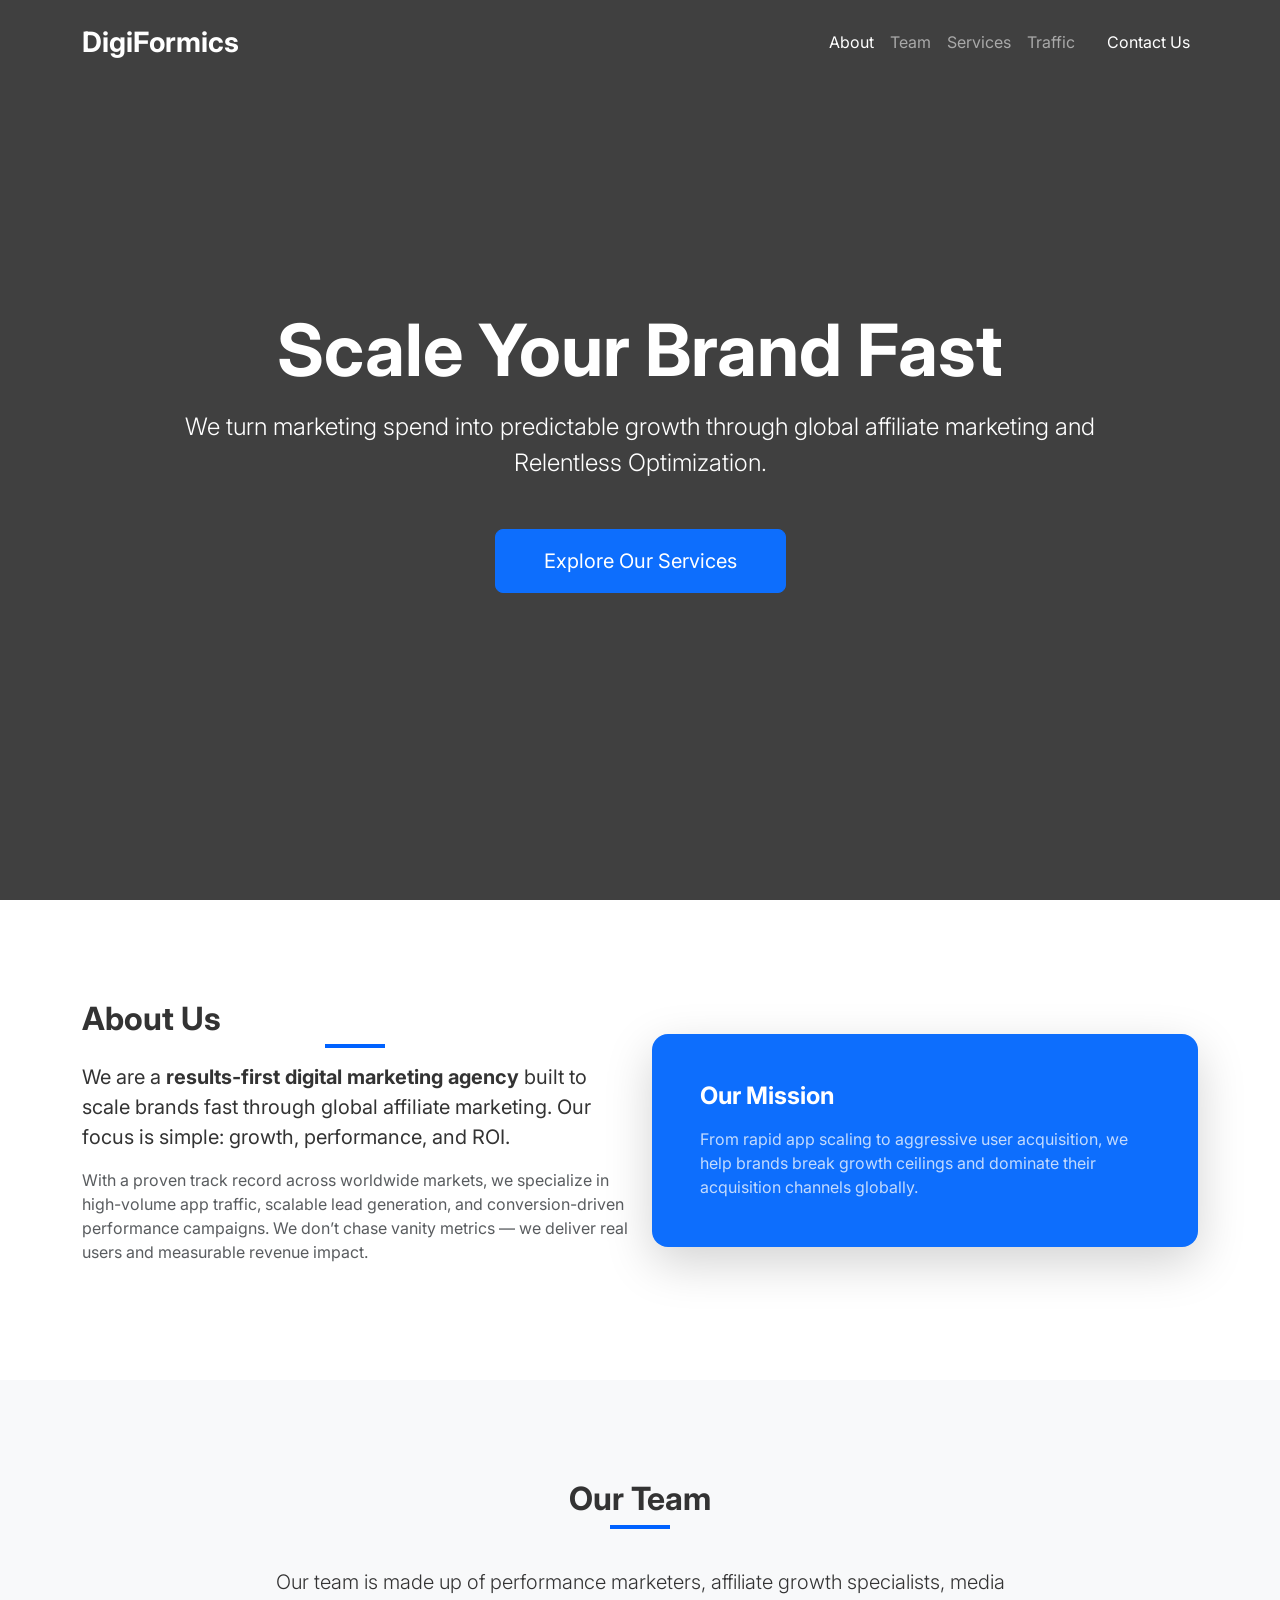
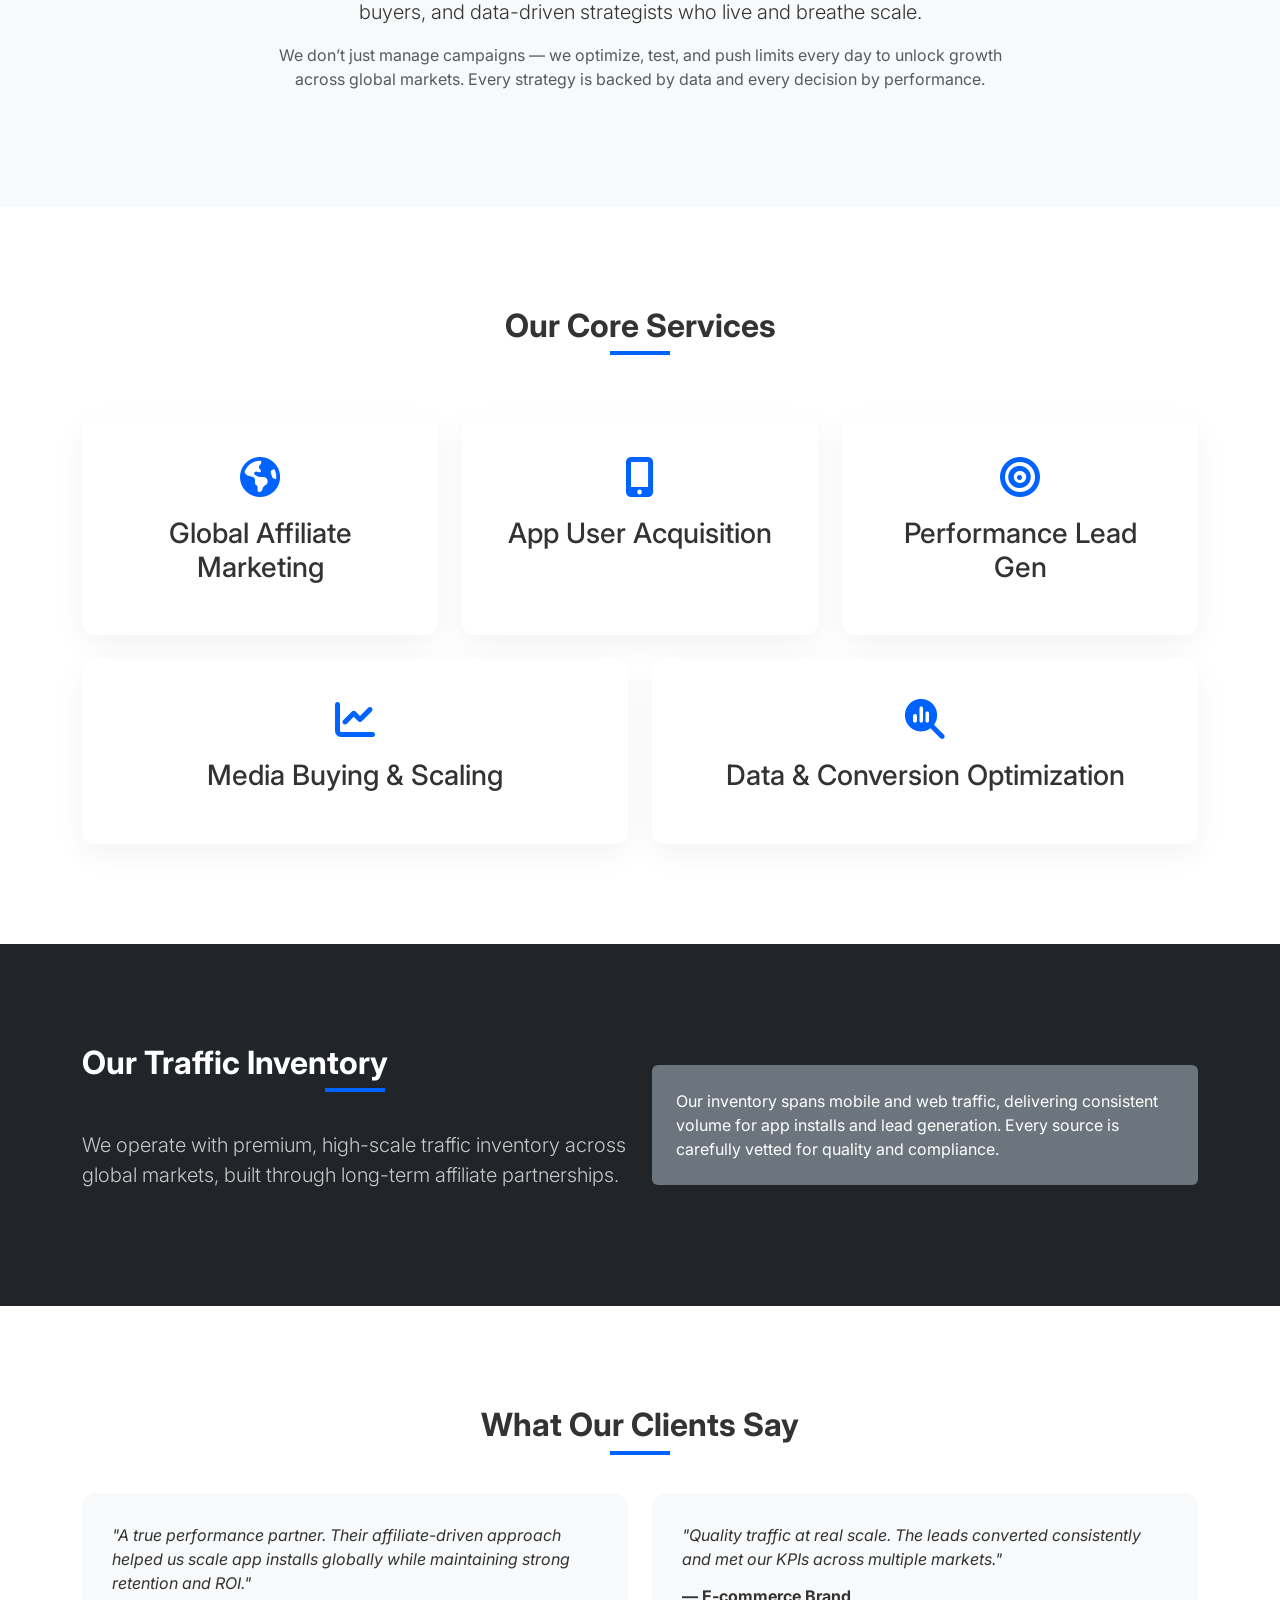
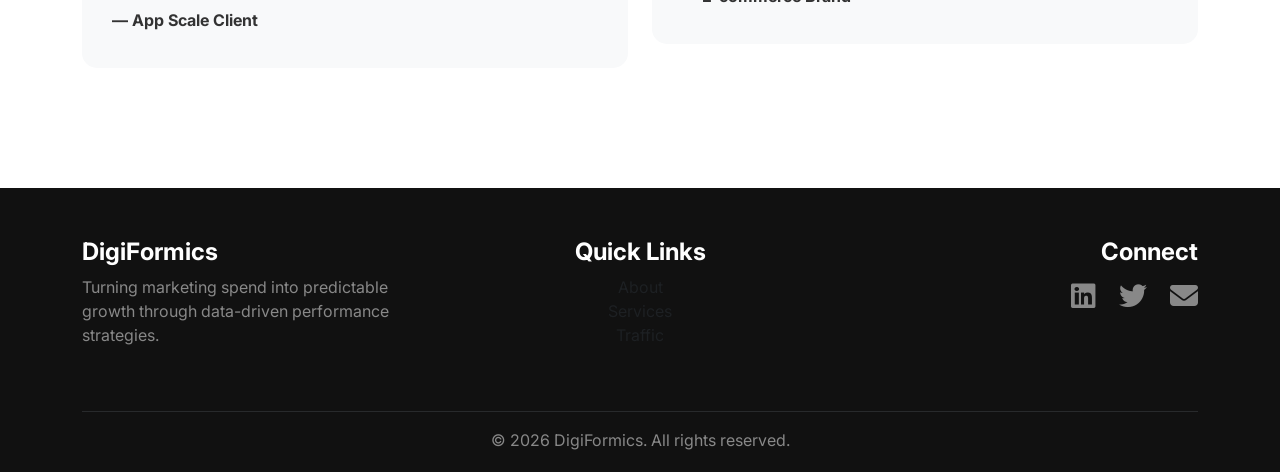
==== index.html @ 3598c966 "intial commit" ====
<!DOCTYPE html>
<html lang="en">
<head>
    <meta charset="UTF-8">
    <meta name="viewport" content="width=device-width, initial-scale=1.0">
    
    <title>DigiFormics | Global Affiliate Marketing & App User Acquisition</title>
    <meta name="description" content="DigiFormics is a results-first digital marketing agency specializing in global affiliate marketing, high-volume app traffic, and scalable lead generation.">
    <meta name="keywords" content="Affiliate Marketing, App User Acquisition, Performance Marketing, Lead Generation, Media Buying, DigiFormics">
    <meta name="author" content="DigiFormics">
    <link rel="canonical" href="https://www.digiformics.com/">

    <meta property="og:title" content="DigiFormics | Performance Marketing Agency">
    <meta property="og:description" content="Scale your brand fast through global affiliate marketing and conversion-driven campaigns.">
    <meta property="og:type" content="website">
    <meta property="og:url" content="https://www.digiformics.com/">

    <link href="https://fonts.googleapis.com/css2?family=Inter:wght@400;600;700&display=swap" rel="stylesheet">
    <link rel="stylesheet" href="https://cdnjs.cloudflare.com/ajax/libs/font-awesome/6.4.0/css/all.min.css">
    
    <link href="https://cdn.jsdelivr.net/npm/bootstrap@5.3.0/dist/css/bootstrap.min.css" rel="stylesheet">

    <style>
        :root {
            --primary-color: #0062ff;
            --dark-bg: #111111;
            --light-gray: #f8f9fa;
        }

        body {
            font-family: 'Inter', sans-serif;
            color: #333;
            overflow-x: hidden;
        }

        /* Smooth Scroll */
        html { scroll-behavior: smooth; }

        /* Navigation */
        .navbar {
            padding: 1rem 0;
            transition: all 0.3s ease;
        }
        .navbar.scrolled {
            background: rgba(0, 0, 0, 0.9) !important;
            padding: 0.6rem 0;
        }

        /* Hero Section */
        .hero {
            background: linear-gradient(rgba(0,0,0,0.75), rgba(0,0,0,0.75)), 
                        url('https://images.unsplash.com/photo-1460925895917-afdab827c52f?auto=format&fit=crop&w=1350&q=80');
            background-size: cover;
            background-position: center;
            height: 100vh;
            display: flex;
            align-items: center;
            color: white;
            text-align: center;
        }

        /* Section Styling */
        section { padding: 100px 0; }
        .section-title {
            font-weight: 700;
            margin-bottom: 3rem;
            position: relative;
        }
        .section-title::after {
            content: '';
            width: 60px;
            height: 4px;
            background: var(--primary-color);
            position: absolute;
            bottom: -10px;
            left: 50%;
            transform: translateX(-50%);
        }

        /* Service Cards */
        .service-box {
            padding: 40px;
            border-radius: 12px;
            background: #fff;
            box-shadow: 0 10px 30px rgba(0,0,0,0.05);
            transition: 0.3s;
            height: 100%;
            border-bottom: 3px solid transparent;
        }
        .service-box:hover {
            transform: translateY(-10px);
            border-color: var(--primary-color);
        }
        .service-box i {
            color: var(--primary-color);
            font-size: 2.5rem;
            margin-bottom: 20px;
        }

        /* Testimonials */
        .testimonial-card {
            background: var(--light-gray);
            border-radius: 15px;
            padding: 30px;
            margin-bottom: 20px;
        }

        /* Footer */
        footer {
            background: var(--dark-bg);
            color: #888;
            padding: 50px 0 20px;
        }

        /* Mobile Adjustments */
        @media (max-width: 768px) {
            .hero h1 { font-size: 2.5rem; }
            section { padding: 60px 0; }
        }
    </style>

    <script type="application/ld+json">
    {
      "@context": "https://schema.org",
      "@type": "Organization",
      "name": "DigiFormics",
      "url": "https://www.digiformics.com/",
      "logo": "URL_TO_YOUR_LOGO",
      "description": "A results-first digital marketing agency built to scale brands fast through global affiliate marketing.",
      "address": {
        "@type": "PostalAddress",
        "addressCountry": "Global"
      }
    }
    </script>
</head>
<body data-bs-spy="scroll" data-bs-target=".navbar">

    <nav class="navbar navbar-expand-lg navbar-dark bg-transparent fixed-top" id="mainNav">
        <div class="container">
            <a class="navbar-brand fw-bold fs-3" href="#">DigiFormics</a>
            <button class="navbar-toggler" type="button" data-bs-toggle="collapse" data-bs-target="#navContent">
                <span class="navbar-toggler-icon"></span>
            </button>
            <div class="collapse navbar-collapse" id="navContent">
                <ul class="navbar-nav ms-auto">
                    <li class="nav-item"><a class="nav-link" href="#about">About</a></li>
                    <li class="nav-item"><a class="nav-link" href="#team">Team</a></li>
                    <li class="nav-item"><a class="nav-link" href="#services">Services</a></li>
                    <li class="nav-item"><a class="nav-link" href="#traffic">Traffic</a></li>
                    <li class="nav-item"><a class="nav-link ms-lg-3 btn btn-primary text-white" href="#contact">Contact Us</a></li>
                </ul>
            </div>
        </div>
    </nav>

    <header class="hero">
        <div class="container">
            <div class="row justify-content-center">
                <div class="col-lg-10">
                    <h1 class="display-2 fw-bold mb-3">Scale Your Brand Fast</h1>
                    <p class="lead mb-5 fs-4">We turn marketing spend into predictable growth through global affiliate marketing and Relentless Optimization.</p>
                    <a href="#services" class="btn btn-primary btn-lg px-5 py-3">Explore Our Services</a>
                </div>
            </div>
        </div>
    </header>

    <section id="about">
        <div class="container">
            <div class="row align-items-center">
                <div class="col-lg-6">
                    <h2 class="section-title text-start mb-4">About Us</h2>
                    <p class="fs-5">We are a <strong>results-first digital marketing agency</strong> built to scale brands fast through global affiliate marketing. Our focus is simple: growth, performance, and ROI.</p>
                    <p class="text-muted">With a proven track record across worldwide markets, we specialize in high-volume app traffic, scalable lead generation, and conversion-driven performance campaigns. We don’t chase vanity metrics — we deliver real users and measurable revenue impact.</p>
                </div>
                <div class="col-lg-6">
                    <div class="bg-primary text-white p-5 rounded-4 shadow-lg">
                        <h4 class="fw-bold mb-3">Our Mission</h4>
                        <p class="mb-0 opacity-75">From rapid app scaling to aggressive user acquisition, we help brands break growth ceilings and dominate their acquisition channels globally.</p>
                    </div>
                </div>
            </div>
        </div>
    </section>

    <section id="team" class="bg-light">
        <div class="container text-center">
            <h2 class="section-title">Our Team</h2>
            <div class="row justify-content-center">
                <div class="col-lg-8">
                    <p class="lead">Our team is made up of performance marketers, affiliate growth specialists, media buyers, and data-driven strategists who live and breathe scale.</p>
                    <p class="text-muted">We don’t just manage campaigns — we optimize, test, and push limits every day to unlock growth across global markets. Every strategy is backed by data and every decision by performance.</p>
                </div>
            </div>
        </div>
    </section>

    <section id="services">
        <div class="container text-center">
            <h2 class="section-title">Our Core Services</h2>
            <div class="row g-4 mt-2">
                <div class="col-md-4">
                    <div class="service-box">
                        <i class="fa-solid fa-earth-americas"></i>
                        <h3>Global Affiliate Marketing</h3>
                    </div>
                </div>
                <div class="col-md-4">
                    <div class="service-box">
                        <i class="fa-solid fa-mobile-screen-button"></i>
                        <h3>App User Acquisition</h3>
                    </div>
                </div>
                <div class="col-md-4">
                    <div class="service-box">
                        <i class="fa-solid fa-bullseye"></i>
                        <h3>Performance Lead Gen</h3>
                    </div>
                </div>
                <div class="col-md-6">
                    <div class="service-box">
                        <i class="fa-solid fa-chart-line"></i>
                        <h3>Media Buying & Scaling</h3>
                    </div>
                </div>
                <div class="col-md-6">
                    <div class="service-box">
                        <i class="fa-solid fa-magnifying-glass-chart"></i>
                        <h3>Data & Conversion Optimization</h3>
                    </div>
                </div>
            </div>
        </div>
    </section>

    <section id="traffic" class="bg-dark text-white">
        <div class="container">
            <div class="row align-items-center">
                <div class="col-lg-6">
                    <h2 class="section-title text-start text-white">Our Traffic Inventory</h2>
                    <p class="lead opacity-75">We operate with premium, high-scale traffic inventory across global markets, built through long-term affiliate partnerships.</p>
                </div>
                <div class="col-lg-6">
                    <div class="card bg-secondary text-white border-0 p-4">
                        <p class="mb-0">Our inventory spans mobile and web traffic, delivering consistent volume for app installs and lead generation. Every source is carefully vetted for quality and compliance.</p>
                    </div>
                </div>
            </div>
        </div>
    </section>

    <section id="clients">
        <div class="container">
            <h2 class="section-title text-center">What Our Clients Say</h2>
            <div class="row g-4">
                <div class="col-md-6">
                    <div class="testimonial-card">
                        <p class="fst-italic">"A true performance partner. Their affiliate-driven approach helped us scale app installs globally while maintaining strong retention and ROI."</p>
                        <h6 class="fw-bold">— App Scale Client</h6>
                    </div>
                </div>
                <div class="col-md-6">
                    <div class="testimonial-card">
                        <p class="fst-italic">"Quality traffic at real scale. The leads converted consistently and met our KPIs across multiple markets."</p>
                        <h6 class="fw-bold">— E-commerce Brand</h6>
                    </div>
                </div>
            </div>
        </div>
    </section>

    <footer id="contact">
        <div class="container">
            <div class="row">
                <div class="col-lg-4 mb-4">
                    <h4 class="text-white fw-bold">DigiFormics</h4>
                    <p>Turning marketing spend into predictable growth through data-driven performance strategies.</p>
                </div>
                <div class="col-lg-4 mb-4 text-center">
                    <h4 class="text-white fw-bold">Quick Links</h4>
                    <ul class="list-unstyled">
                        <li><a href="#about" class="text-decoration-none text-muted">About</a></li>
                        <li><a href="#services" class="text-decoration-none text-muted">Services</a></li>
                        <li><a href="#traffic" class="text-decoration-none text-muted">Traffic</a></li>
                    </ul>
                </div>
                <div class="col-lg-4 mb-4 text-lg-end">
                    <h4 class="text-white fw-bold">Connect</h4>
                    <div class="fs-3">
                        <i class="fab fa-linkedin me-3"></i>
                        <i class="fab fa-twitter me-3"></i>
                        <i class="fa-solid fa-envelope"></i>
                    </div>
                </div>
            </div>
            <hr class="mt-4 border-secondary">
            <p class="text-center mb-0">&copy; 2026 DigiFormics. All rights reserved.</p>
        </div>
    </footer>

    <script src="https://cdn.jsdelivr.net/npm/bootstrap@5.3.0/dist/js/bootstrap.bundle.min.js"></script>
    
    <script>
        // 1. Change Navbar background on scroll
        window.addEventListener('scroll', function() {
            const nav = document.getElementById('mainNav');
            if (window.scrollY > 50) {
                nav.classList.add('scrolled', 'bg-dark');
                nav.classList.remove('bg-transparent');
            } else {
                nav.classList.remove('scrolled', 'bg-dark');
                nav.classList.add('bg-transparent');
            }
        });

        // 2. Active Link Switching (Manual fix for certain browsers)
        const navLinks = document.querySelectorAll('.nav-link');
        navLinks.forEach(link => {
            link.addEventListener('click', () => {
                document.querySelector('.navbar-collapse').classList.remove('show');
            });
        });

        // 3. Simple Form Submission Alert (Can be expanded)
        document.querySelectorAll('a[href="#contact"]').forEach(anchor => {
            anchor.addEventListener('click', function(e) {
                console.log("Contact button clicked - SEO tracking enabled");
            });
        });
    </script>
</body>
</html>
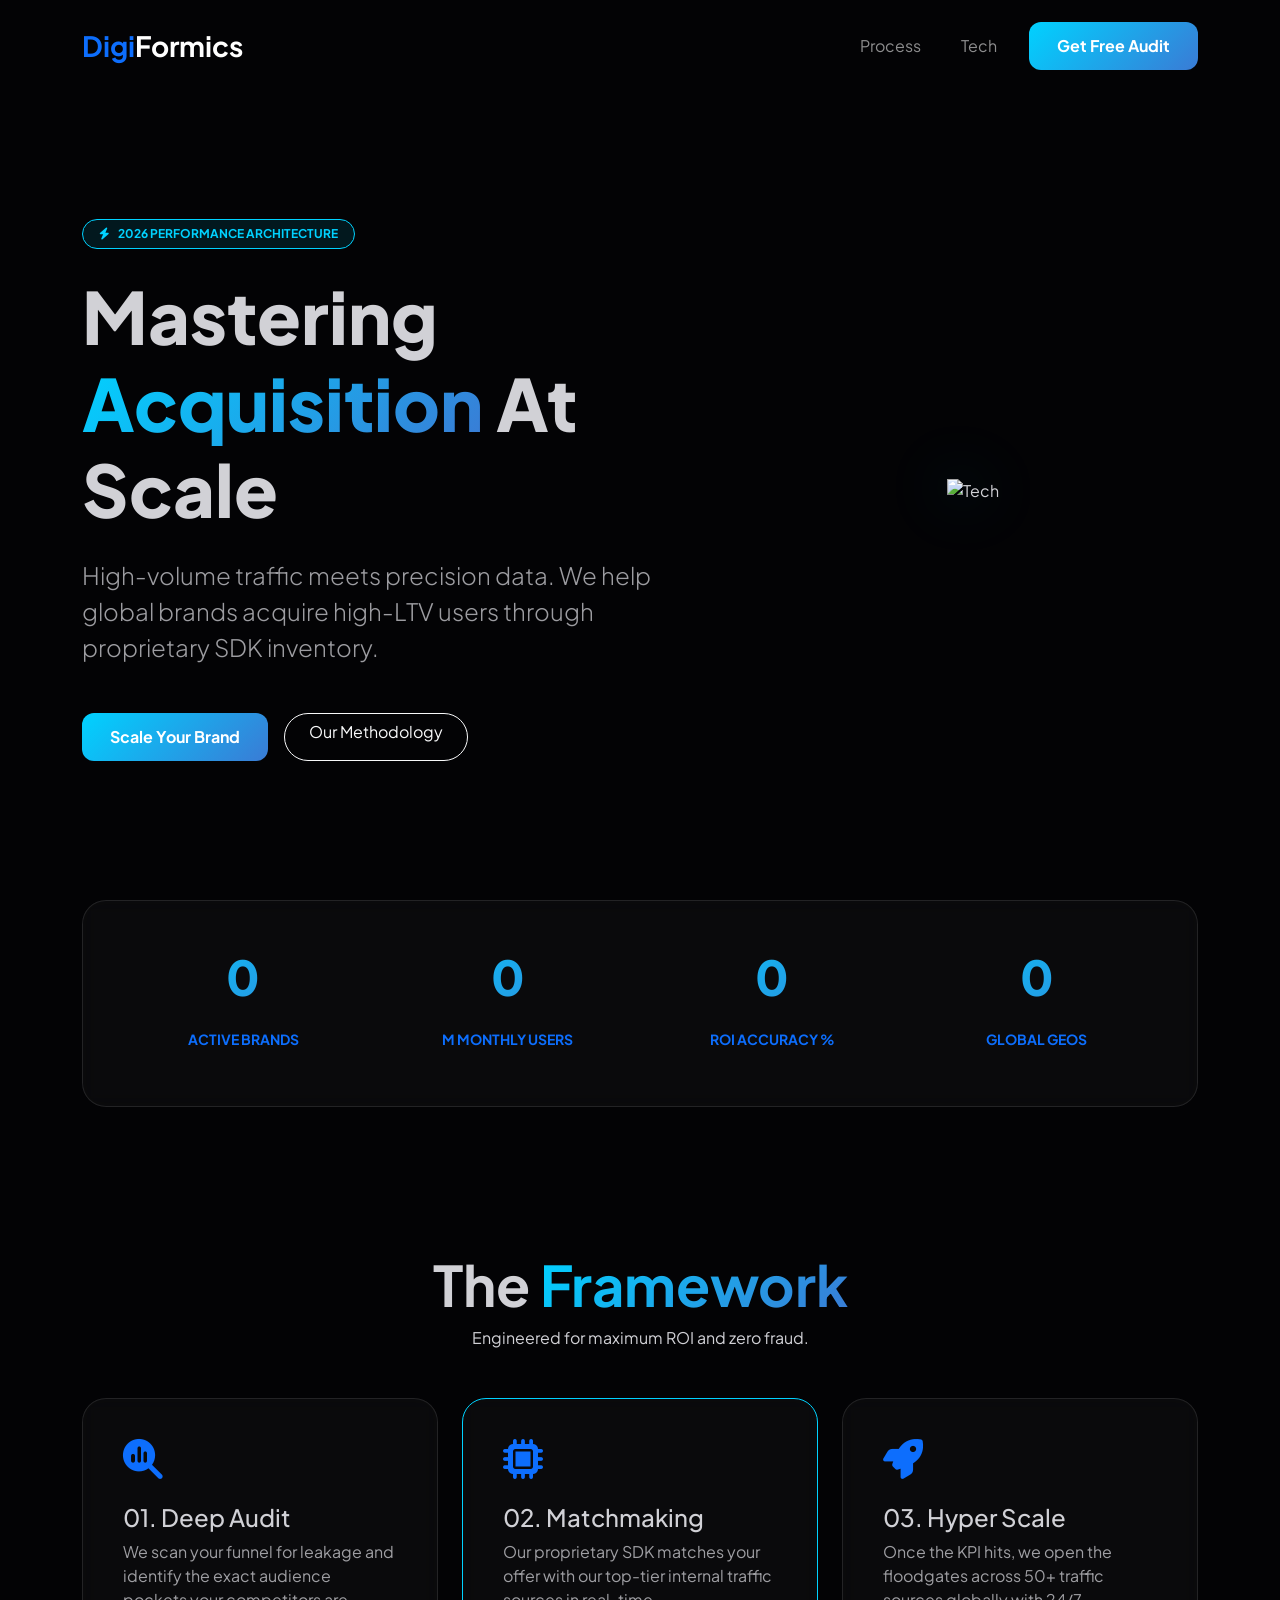
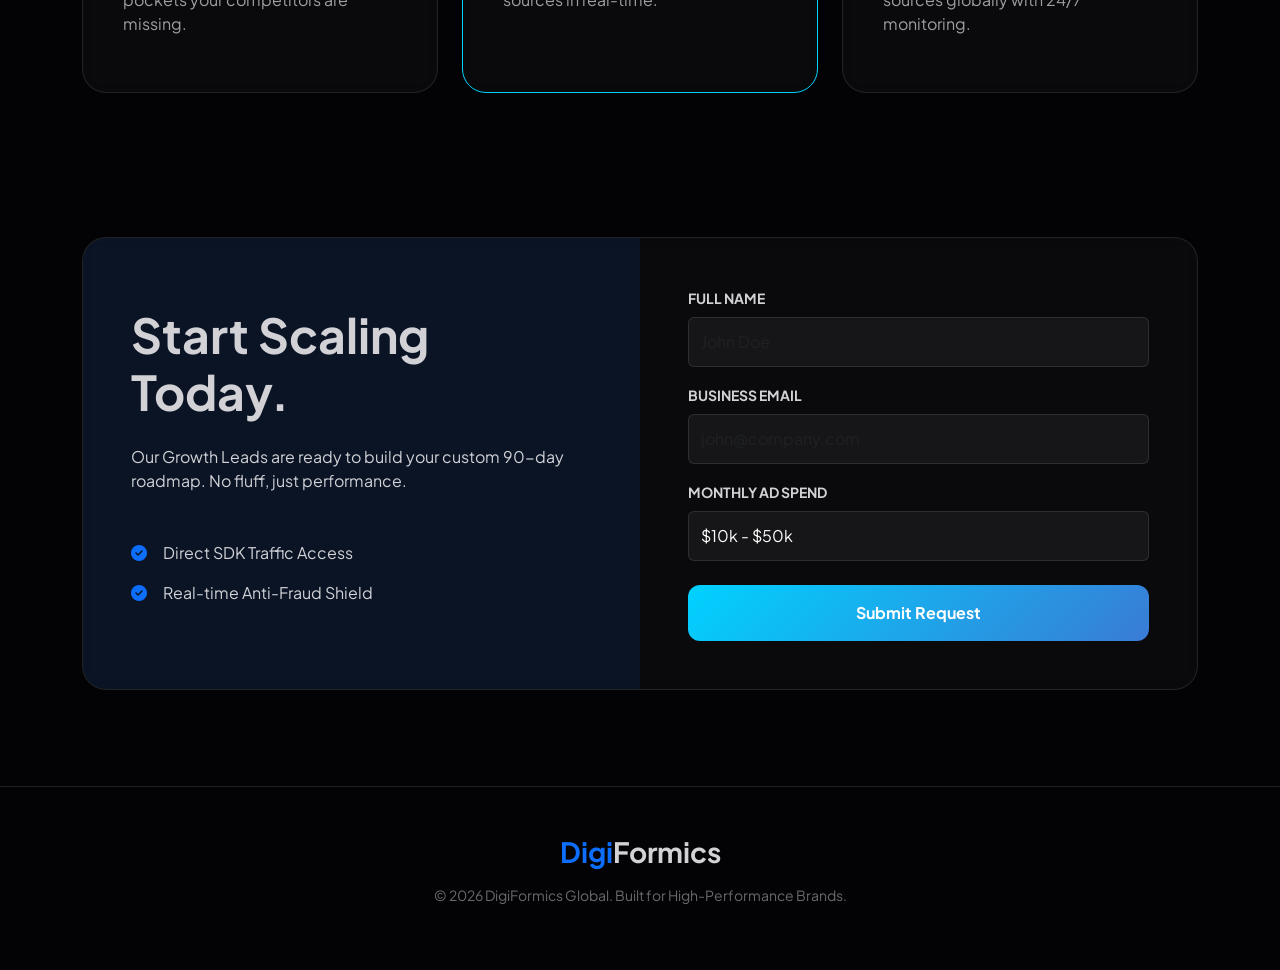
==== commit c11ae5a2: "intial commit" ====
--- a/index.html
+++ b/index.html
@@ -3,330 +3,398 @@
 <head>
     <meta charset="UTF-8">
     <meta name="viewport" content="width=device-width, initial-scale=1.0">
+    <title>DigiFormics | Global Performance Architecture</title>
     
-    <title>DigiFormics | Global Affiliate Marketing & App User Acquisition</title>
-    <meta name="description" content="DigiFormics is a results-first digital marketing agency specializing in global affiliate marketing, high-volume app traffic, and scalable lead generation.">
-    <meta name="keywords" content="Affiliate Marketing, App User Acquisition, Performance Marketing, Lead Generation, Media Buying, DigiFormics">
-    <meta name="author" content="DigiFormics">
-    <link rel="canonical" href="https://www.digiformics.com/">
-
-    <meta property="og:title" content="DigiFormics | Performance Marketing Agency">
-    <meta property="og:description" content="Scale your brand fast through global affiliate marketing and conversion-driven campaigns.">
-    <meta property="og:type" content="website">
-    <meta property="og:url" content="https://www.digiformics.com/">
-
-    <link href="https://fonts.googleapis.com/css2?family=Inter:wght@400;600;700&display=swap" rel="stylesheet">
+    <link href="https://fonts.googleapis.com/css2?family=Plus+Jakarta+Sans:wght@300;400;600;800&display=swap" rel="stylesheet">
     <link rel="stylesheet" href="https://cdnjs.cloudflare.com/ajax/libs/font-awesome/6.4.0/css/all.min.css">
-    
     <link href="https://cdn.jsdelivr.net/npm/bootstrap@5.3.0/dist/css/bootstrap.min.css" rel="stylesheet">
+    <link href="https://unpkg.com/aos@2.3.1/dist/aos.css" rel="stylesheet">
 
     <style>
         :root {
-            --primary-color: #0062ff;
-            --dark-bg: #111111;
-            --light-gray: #f8f9fa;
+            --primary: #00d2ff;
+            --secondary: #3a7bd5;
+            --dark-bg: #030305;
+            --card-bg: rgba(255, 255, 255, 0.03);
+            --border-color: rgba(255, 255, 255, 0.1);
+            --accent-gradient: linear-gradient(135deg, #00d2ff 0%, #3a7bd5 100%);
         }
 
         body {
-            font-family: 'Inter', sans-serif;
-            color: #333;
+            font-family: 'Plus Jakarta Sans', sans-serif;
+            background-color: var(--dark-bg);
+            color: #d1d1d6;
             overflow-x: hidden;
-        }
-
-        /* Smooth Scroll */
-        html { scroll-behavior: smooth; }
-
-        /* Navigation */
+            scroll-behavior: smooth;
+        }
+
+        /* Particles Overlay */
+        #particles-js {
+            position: fixed;
+            width: 100%;
+            height: 100%;
+            z-index: 0;
+            top: 0;
+            left: 0;
+            pointer-events: none;
+        }
+
+        .content-wrapper {
+            position: relative;
+            z-index: 1;
+        }
+
+        /* Preloader */
+        #preloader {
+            position: fixed;
+            top: 0; left: 0; width: 100%; height: 100%;
+            background: var(--dark-bg);
+            display: flex; justify-content: center; align-items: center;
+            z-index: 9999;
+            transition: opacity 0.5s ease;
+        }
+
+        /* Typography */
+        .text-gradient {
+            background: var(--accent-gradient);
+            -webkit-background-clip: text;
+            -webkit-text-fill-color: transparent;
+            display: inline-block;
+        }
+
+        /* Navbar */
         .navbar {
-            padding: 1rem 0;
+            transition: all 0.4s ease;
+            padding: 20px 0;
+            background: transparent;
+        }
+        .navbar.scrolled {
+            background: rgba(3, 3, 5, 0.9);
+            backdrop-filter: blur(15px);
+            padding: 12px 0;
+            border-bottom: 1px solid var(--border-color);
+        }
+
+        /* Glassmorphism Cards */
+        .glass-card {
+            background: var(--card-bg);
+            backdrop-filter: blur(10px);
+            border: 1px solid var(--border-color);
+            border-radius: 24px;
+            padding: 40px;
+            transition: all 0.4s cubic-bezier(0.175, 0.885, 0.32, 1.275);
+            height: 100%;
+        }
+        .glass-card:hover {
+            transform: translateY(-10px);
+            border-color: var(--primary);
+            box-shadow: 0 20px 40px rgba(0, 0, 0, 0.4);
+        }
+
+        /* Buttons */
+        .btn-glow {
+            background: var(--accent-gradient);
+            color: #fff !important;
+            border: none;
+            padding: 12px 28px;
+            border-radius: 12px;
+            font-weight: 700;
             transition: all 0.3s ease;
-        }
-        .navbar.scrolled {
-            background: rgba(0, 0, 0, 0.9) !important;
-            padding: 0.6rem 0;
-        }
-
-        /* Hero Section */
-        .hero {
-            background: linear-gradient(rgba(0,0,0,0.75), rgba(0,0,0,0.75)), 
-                        url('https://images.unsplash.com/photo-1460925895917-afdab827c52f?auto=format&fit=crop&w=1350&q=80');
-            background-size: cover;
-            background-position: center;
-            height: 100vh;
-            display: flex;
-            align-items: center;
-            color: white;
-            text-align: center;
-        }
-
-        /* Section Styling */
-        section { padding: 100px 0; }
-        .section-title {
-            font-weight: 700;
-            margin-bottom: 3rem;
-            position: relative;
-        }
-        .section-title::after {
-            content: '';
-            width: 60px;
-            height: 4px;
-            background: var(--primary-color);
-            position: absolute;
-            bottom: -10px;
-            left: 50%;
-            transform: translateX(-50%);
-        }
-
-        /* Service Cards */
-        .service-box {
-            padding: 40px;
-            border-radius: 12px;
-            background: #fff;
-            box-shadow: 0 10px 30px rgba(0,0,0,0.05);
-            transition: 0.3s;
-            height: 100%;
-            border-bottom: 3px solid transparent;
-        }
-        .service-box:hover {
-            transform: translateY(-10px);
-            border-color: var(--primary-color);
-        }
-        .service-box i {
-            color: var(--primary-color);
-            font-size: 2.5rem;
-            margin-bottom: 20px;
-        }
-
-        /* Testimonials */
-        .testimonial-card {
-            background: var(--light-gray);
-            border-radius: 15px;
-            padding: 30px;
-            margin-bottom: 20px;
-        }
-
-        /* Footer */
-        footer {
-            background: var(--dark-bg);
-            color: #888;
-            padding: 50px 0 20px;
-        }
-
-        /* Mobile Adjustments */
-        @media (max-width: 768px) {
-            .hero h1 { font-size: 2.5rem; }
-            section { padding: 60px 0; }
+            display: inline-block;
+            text-decoration: none;
+        }
+        .btn-glow:hover {
+            box-shadow: 0 0 20px rgba(0, 210, 255, 0.5);
+            transform: scale(1.05);
+        }
+
+        /* Stats Section */
+        .stat-number {
+            font-size: 3rem;
+            font-weight: 800;
+            background: var(--accent-gradient);
+            -webkit-background-clip: text;
+            -webkit-text-fill-color: transparent;
+        }
+
+        /* Hero Image Animation */
+        .floating {
+            animation: floating 4s ease-in-out infinite;
+        }
+        @keyframes floating {
+            0%, 100% { transform: translateY(0px) rotate(0deg); }
+            50% { transform: translateY(-20px) rotate(2deg); }
+        }
+
+        /* Form Styling */
+        .form-control, .form-select {
+            background: rgba(255,255,255,0.05);
+            border: 1px solid var(--border-color);
+            color: white !important;
+            padding: 12px;
+        }
+        .form-control:focus, .form-select:focus {
+            background: rgba(255,255,255,0.1);
+            border-color: var(--primary);
+            box-shadow: none;
+        }
+        option { background: #111; color: white; }
+
+        /* Responsive Fixes */
+        @media (max-width: 991px) {
+            .navbar-collapse {
+                background: rgba(3, 3, 5, 0.98);
+                padding: 20px;
+                border-radius: 20px;
+                margin-top: 15px;
+                border: 1px solid var(--border-color);
+            }
         }
     </style>
-
-    <script type="application/ld+json">
-    {
-      "@context": "https://schema.org",
-      "@type": "Organization",
-      "name": "DigiFormics",
-      "url": "https://www.digiformics.com/",
-      "logo": "URL_TO_YOUR_LOGO",
-      "description": "A results-first digital marketing agency built to scale brands fast through global affiliate marketing.",
-      "address": {
-        "@type": "PostalAddress",
-        "addressCountry": "Global"
-      }
-    }
-    </script>
 </head>
-<body data-bs-spy="scroll" data-bs-target=".navbar">
-
-    <nav class="navbar navbar-expand-lg navbar-dark bg-transparent fixed-top" id="mainNav">
-        <div class="container">
-            <a class="navbar-brand fw-bold fs-3" href="#">DigiFormics</a>
-            <button class="navbar-toggler" type="button" data-bs-toggle="collapse" data-bs-target="#navContent">
-                <span class="navbar-toggler-icon"></span>
-            </button>
-            <div class="collapse navbar-collapse" id="navContent">
-                <ul class="navbar-nav ms-auto">
-                    <li class="nav-item"><a class="nav-link" href="#about">About</a></li>
-                    <li class="nav-item"><a class="nav-link" href="#team">Team</a></li>
-                    <li class="nav-item"><a class="nav-link" href="#services">Services</a></li>
-                    <li class="nav-item"><a class="nav-link" href="#traffic">Traffic</a></li>
-                    <li class="nav-item"><a class="nav-link ms-lg-3 btn btn-primary text-white" href="#contact">Contact Us</a></li>
-                </ul>
+<body>
+
+    <div id="preloader">
+        <div class="spinner-border text-primary" role="status"></div>
+    </div>
+
+    <div id="particles-js"></div>
+
+    <div class="content-wrapper">
+        <nav class="navbar navbar-expand-lg navbar-dark fixed-top" id="navbar">
+            <div class="container">
+                <a class="navbar-brand fw-bold fs-3" href="#">
+                    <span class="text-primary">Digi</span>Formics
+                </a>
+                <button class="navbar-toggler" type="button" data-bs-toggle="collapse" data-bs-target="#mainMenu">
+                    <span class="navbar-toggler-icon"></span>
+                </button>
+                <div class="collapse navbar-collapse" id="mainMenu">
+                    <ul class="navbar-nav ms-auto gap-lg-4 align-items-center">
+                        <li class="nav-item"><a class="nav-link" href="#process">Process</a></li>
+                        <li class="nav-item"><a class="nav-link" href="#contact">Tech</a></li>
+                        <li class="nav-item"><a class="btn-glow" href="#contact">Get Free Audit</a></li>
+                    </ul>
+                </div>
+            </div>
+        </nav>
+
+        <header class="hero d-flex align-items-center" style="min-height: 100vh; padding-top: 80px;">
+            <div class="container">
+                <div class="row align-items-center">
+                    <div class="col-lg-7" data-aos="fade-up">
+                        <span class="badge rounded-pill px-3 py-2 mb-4" style="background: rgba(0, 210, 255, 0.1); border: 1px solid var(--primary); color: var(--primary);">
+                            <i class="fa-solid fa-bolt me-2"></i>2026 PERFORMANCE ARCHITECTURE
+                        </span>
+                        <h1 class="display-2 fw-800 mb-4" style="font-weight: 800;">Mastering <span class="text-gradient">Acquisition</span> At Scale</h1>
+                        <p class="lead opacity-75 fs-4 mb-5">High-volume traffic meets precision data. We help global brands acquire high-LTV users through proprietary SDK inventory.</p>
+                        <div class="d-flex flex-wrap gap-3">
+                            <a href="#contact" class="btn-glow">Scale Your Brand</a>
+                            <a href="#process" class="btn btn-outline-light rounded-pill px-4">Our Methodology</a>
+                        </div>
+                    </div>
+                    <div class="col-lg-5 d-none d-lg-block text-center" data-aos="zoom-in">
+                        <div class="floating">
+                            <img src="https://cdn-icons-png.flaticon.com/512/2092/2092663.png" class="img-fluid" alt="Tech" style="max-width: 80%; filter: drop-shadow(0 0 30px rgba(0,210,255,0.3));">
+                        </div>
+                    </div>
+                </div>
+            </div>
+        </header>
+
+        <div class="container mb-5 mt-n5">
+            <div class="glass-card">
+                <div class="row g-4 text-center">
+                    <div class="col-md-3 col-6">
+                        <p class="stat-number" data-target="150">0</p>
+                        <p class="text-uppercase small fw-bold text-primary">Active Brands</p>
+                    </div>
+                    <div class="col-md-3 col-6">
+                        <p class="stat-number" data-target="12">0</p>
+                        <p class="text-uppercase small fw-bold text-primary">M Monthly Users</p>
+                    </div>
+                    <div class="col-md-3 col-6">
+                        <p class="stat-number" data-target="98">0</p>
+                        <p class="text-uppercase small fw-bold text-primary">ROI Accuracy %</p>
+                    </div>
+                    <div class="col-md-3 col-6">
+                        <p class="stat-number" data-target="24">0</p>
+                        <p class="text-uppercase small fw-bold text-primary">Global GEOs</p>
+                    </div>
+                </div>
             </div>
         </div>
-    </nav>
-
-    <header class="hero">
-        <div class="container">
-            <div class="row justify-content-center">
-                <div class="col-lg-10">
-                    <h1 class="display-2 fw-bold mb-3">Scale Your Brand Fast</h1>
-                    <p class="lead mb-5 fs-4">We turn marketing spend into predictable growth through global affiliate marketing and Relentless Optimization.</p>
-                    <a href="#services" class="btn btn-primary btn-lg px-5 py-3">Explore Our Services</a>
-                </div>
-            </div>
-        </div>
-    </header>
-
-    <section id="about">
-        <div class="container">
-            <div class="row align-items-center">
-                <div class="col-lg-6">
-                    <h2 class="section-title text-start mb-4">About Us</h2>
-                    <p class="fs-5">We are a <strong>results-first digital marketing agency</strong> built to scale brands fast through global affiliate marketing. Our focus is simple: growth, performance, and ROI.</p>
-                    <p class="text-muted">With a proven track record across worldwide markets, we specialize in high-volume app traffic, scalable lead generation, and conversion-driven performance campaigns. We don’t chase vanity metrics — we deliver real users and measurable revenue impact.</p>
-                </div>
-                <div class="col-lg-6">
-                    <div class="bg-primary text-white p-5 rounded-4 shadow-lg">
-                        <h4 class="fw-bold mb-3">Our Mission</h4>
-                        <p class="mb-0 opacity-75">From rapid app scaling to aggressive user acquisition, we help brands break growth ceilings and dominate their acquisition channels globally.</p>
-                    </div>
-                </div>
-            </div>
-        </div>
-    </section>
-
-    <section id="team" class="bg-light">
-        <div class="container text-center">
-            <h2 class="section-title">Our Team</h2>
-            <div class="row justify-content-center">
-                <div class="col-lg-8">
-                    <p class="lead">Our team is made up of performance marketers, affiliate growth specialists, media buyers, and data-driven strategists who live and breathe scale.</p>
-                    <p class="text-muted">We don’t just manage campaigns — we optimize, test, and push limits every day to unlock growth across global markets. Every strategy is backed by data and every decision by performance.</p>
-                </div>
-            </div>
-        </div>
-    </section>
-
-    <section id="services">
-        <div class="container text-center">
-            <h2 class="section-title">Our Core Services</h2>
-            <div class="row g-4 mt-2">
-                <div class="col-md-4">
-                    <div class="service-box">
-                        <i class="fa-solid fa-earth-americas"></i>
-                        <h3>Global Affiliate Marketing</h3>
-                    </div>
-                </div>
-                <div class="col-md-4">
-                    <div class="service-box">
-                        <i class="fa-solid fa-mobile-screen-button"></i>
-                        <h3>App User Acquisition</h3>
-                    </div>
-                </div>
-                <div class="col-md-4">
-                    <div class="service-box">
-                        <i class="fa-solid fa-bullseye"></i>
-                        <h3>Performance Lead Gen</h3>
-                    </div>
-                </div>
-                <div class="col-md-6">
-                    <div class="service-box">
-                        <i class="fa-solid fa-chart-line"></i>
-                        <h3>Media Buying & Scaling</h3>
-                    </div>
-                </div>
-                <div class="col-md-6">
-                    <div class="service-box">
-                        <i class="fa-solid fa-magnifying-glass-chart"></i>
-                        <h3>Data & Conversion Optimization</h3>
-                    </div>
-                </div>
-            </div>
-        </div>
-    </section>
-
-    <section id="traffic" class="bg-dark text-white">
-        <div class="container">
-            <div class="row align-items-center">
-                <div class="col-lg-6">
-                    <h2 class="section-title text-start text-white">Our Traffic Inventory</h2>
-                    <p class="lead opacity-75">We operate with premium, high-scale traffic inventory across global markets, built through long-term affiliate partnerships.</p>
-                </div>
-                <div class="col-lg-6">
-                    <div class="card bg-secondary text-white border-0 p-4">
-                        <p class="mb-0">Our inventory spans mobile and web traffic, delivering consistent volume for app installs and lead generation. Every source is carefully vetted for quality and compliance.</p>
-                    </div>
-                </div>
-            </div>
-        </div>
-    </section>
-
-    <section id="clients">
-        <div class="container">
-            <h2 class="section-title text-center">What Our Clients Say</h2>
-            <div class="row g-4">
-                <div class="col-md-6">
-                    <div class="testimonial-card">
-                        <p class="fst-italic">"A true performance partner. Their affiliate-driven approach helped us scale app installs globally while maintaining strong retention and ROI."</p>
-                        <h6 class="fw-bold">— App Scale Client</h6>
-                    </div>
-                </div>
-                <div class="col-md-6">
-                    <div class="testimonial-card">
-                        <p class="fst-italic">"Quality traffic at real scale. The leads converted consistently and met our KPIs across multiple markets."</p>
-                        <h6 class="fw-bold">— E-commerce Brand</h6>
-                    </div>
-                </div>
-            </div>
-        </div>
-    </section>
-
-    <footer id="contact">
-        <div class="container">
-            <div class="row">
-                <div class="col-lg-4 mb-4">
-                    <h4 class="text-white fw-bold">DigiFormics</h4>
-                    <p>Turning marketing spend into predictable growth through data-driven performance strategies.</p>
-                </div>
-                <div class="col-lg-4 mb-4 text-center">
-                    <h4 class="text-white fw-bold">Quick Links</h4>
-                    <ul class="list-unstyled">
-                        <li><a href="#about" class="text-decoration-none text-muted">About</a></li>
-                        <li><a href="#services" class="text-decoration-none text-muted">Services</a></li>
-                        <li><a href="#traffic" class="text-decoration-none text-muted">Traffic</a></li>
-                    </ul>
-                </div>
-                <div class="col-lg-4 mb-4 text-lg-end">
-                    <h4 class="text-white fw-bold">Connect</h4>
-                    <div class="fs-3">
-                        <i class="fab fa-linkedin me-3"></i>
-                        <i class="fab fa-twitter me-3"></i>
-                        <i class="fa-solid fa-envelope"></i>
-                    </div>
-                </div>
-            </div>
-            <hr class="mt-4 border-secondary">
-            <p class="text-center mb-0">&copy; 2026 DigiFormics. All rights reserved.</p>
-        </div>
-    </footer>
+
+        <section id="process" class="py-5">
+            <div class="container py-5">
+                <div class="text-center mb-5" data-aos="fade-up">
+                    <h2 class="display-4 fw-bold">The <span class="text-gradient">Framework</span></h2>
+                    <p>Engineered for maximum ROI and zero fraud.</p>
+                </div>
+                <div class="row g-4">
+                    <div class="col-lg-4" data-aos="fade-up" data-aos-delay="100">
+                        <div class="glass-card">
+                            <i class="fa-solid fa-magnifying-glass-chart fs-1 text-primary mb-4"></i>
+                            <h4>01. Deep Audit</h4>
+                            <p class="opacity-75">We scan your funnel for leakage and identify the exact audience pockets your competitors are missing.</p>
+                        </div>
+                    </div>
+                    <div class="col-lg-4" data-aos="fade-up" data-aos-delay="200">
+                        <div class="glass-card" style="border-color: var(--primary);">
+                            <i class="fa-solid fa-microchip fs-1 text-primary mb-4"></i>
+                            <h4>02. Matchmaking</h4>
+                            <p class="opacity-75">Our proprietary SDK matches your offer with our top-tier internal traffic sources in real-time.</p>
+                        </div>
+                    </div>
+                    <div class="col-lg-4" data-aos="fade-up" data-aos-delay="300">
+                        <div class="glass-card">
+                            <i class="fa-solid fa-rocket fs-1 text-primary mb-4"></i>
+                            <h4>03. Hyper Scale</h4>
+                            <p class="opacity-75">Once the KPI hits, we open the floodgates across 50+ traffic sources globally with 24/7 monitoring.</p>
+                        </div>
+                    </div>
+                </div>
+            </div>
+        </section>
+
+        <section id="contact" class="py-5">
+            <div class="container">
+                <div class="glass-card p-0 overflow-hidden">
+                    <div class="row g-0">
+                        <div class="col-lg-6 p-5 bg-primary bg-opacity-10 d-flex flex-column justify-content-center">
+                            <h2 class="display-5 fw-bold mb-4">Start Scaling <br>Today.</h2>
+                            <p class="mb-5">Our Growth Leads are ready to build your custom 90-day roadmap. No fluff, just performance.</p>
+                            <div class="d-flex align-items-center mb-3">
+                                <i class="fa-solid fa-circle-check text-primary me-3"></i>
+                                <span>Direct SDK Traffic Access</span>
+                            </div>
+                            <div class="d-flex align-items-center mb-3">
+                                <i class="fa-solid fa-circle-check text-primary me-3"></i>
+                                <span>Real-time Anti-Fraud Shield</span>
+                            </div>
+                        </div>
+                        <div class="col-lg-6 p-5">
+                            <form id="growthForm">
+                                <div class="mb-3">
+                                    <label class="small fw-bold mb-2">FULL NAME</label>
+                                    <input type="text" class="form-control" id="name" placeholder="John Doe" required>
+                                </div>
+                                <div class="mb-3">
+                                    <label class="small fw-bold mb-2">BUSINESS EMAIL</label>
+                                    <input type="email" class="form-control" id="email" placeholder="john@company.com" required>
+                                </div>
+                                <div class="mb-4">
+                                    <label class="small fw-bold mb-2">MONTHLY AD SPEND</label>
+                                    <select class="form-select" id="spend">
+                                        <option value="10-50k">$10k - $50k</option>
+                                        <option value="50-200k">$50k - $200k</option>
+                                        <option value="200k+">$200k+</option>
+                                    </select>
+                                </div>
+                                <button type="submit" class="btn-glow w-100 py-3" id="submitBtn">Submit Request</button>
+                            </form>
+                        </div>
+                    </div>
+                </div>
+            </div>
+        </section>
+
+        <footer class="py-5 text-center border-top border-secondary border-opacity-25 mt-5">
+            <div class="container">
+                <h3 class="fw-bold mb-3"><span class="text-primary">Digi</span>Formics</h3>
+                <p class="opacity-50 small">© 2026 DigiFormics Global. Built for High-Performance Brands.</p>
+            </div>
+        </footer>
+    </div>
 
     <script src="https://cdn.jsdelivr.net/npm/bootstrap@5.3.0/dist/js/bootstrap.bundle.min.js"></script>
-    
+    <script src="https://unpkg.com/aos@2.3.1/dist/aos.js"></script>
+    <script src="https://cdn.jsdelivr.net/particles.js/2.0.0/particles.min.js"></script>
+
     <script>
-        // 1. Change Navbar background on scroll
-        window.addEventListener('scroll', function() {
-            const nav = document.getElementById('mainNav');
-            if (window.scrollY > 50) {
-                nav.classList.add('scrolled', 'bg-dark');
-                nav.classList.remove('bg-transparent');
-            } else {
-                nav.classList.remove('scrolled', 'bg-dark');
-                nav.classList.add('bg-transparent');
+        // Preloader
+        window.onload = () => {
+            document.getElementById('preloader').style.opacity = '0';
+            setTimeout(() => { document.getElementById('preloader').style.display = 'none'; }, 500);
+            AOS.init({ duration: 1000, once: true });
+        };
+
+        // Navbar Scroll
+        window.onscroll = () => {
+            const nav = document.getElementById('navbar');
+            if (window.scrollY > 50) nav.classList.add('scrolled');
+            else nav.classList.remove('scrolled');
+        };
+
+        // Particles Configuration
+        particlesJS('particles-js', {
+            "particles": {
+                "number": { "value": 60, "density": { "enable": true, "value_area": 800 } },
+                "color": { "value": "#00d2ff" },
+                "shape": { "type": "circle" },
+                "opacity": { "value": 0.3 },
+                "size": { "value": 2 },
+                "line_linked": { "enable": true, "distance": 150, "color": "#00d2ff", "opacity": 0.1, "width": 1 },
+                "move": { "enable": true, "speed": 1.5, "direction": "none", "random": false, "straight": false, "out_mode": "out" }
+            },
+            "interactivity": { "detect_on": "canvas", "events": { "onhover": { "enable": true, "mode": "grab" } } },
+            "retina_detect": true
+        });
+
+        // Counter Animation
+        const observer = new IntersectionObserver((entries) => {
+            entries.forEach(entry => {
+                if (entry.isIntersecting) {
+                    const target = entry.target;
+                    const end = parseInt(target.getAttribute('data-target'));
+                    let current = 0;
+                    const duration = 2000;
+                    const increment = end / (duration / 16);
+                    
+                    const update = () => {
+                        current += increment;
+                        if (current < end) {
+                            target.innerText = Math.ceil(current) + (end > 90 ? '%' : '+');
+                            requestAnimationFrame(update);
+                        } else {
+                            target.innerText = end + (end > 90 ? '%' : '+');
+                        }
+                    };
+                    update();
+                    observer.unobserve(target);
+                }
+            });
+        }, { threshold: 0.5 });
+
+        document.querySelectorAll('.stat-number').forEach(n => observer.observe(n));
+
+        // Form Functionality
+        document.getElementById('growthForm').onsubmit = function(e) {
+            e.preventDefault();
+            const btn = document.getElementById('submitBtn');
+            const name = document.getElementById('name').value;
+            
+            btn.innerHTML = '<i class="fa-solid fa-spinner fa-spin"></i> Initializing...';
+            btn.style.opacity = '0.7';
+            btn.disabled = true;
+
+            setTimeout(() => {
+                alert(`Thank you, ${name}! Your performance audit is being generated and will be sent to your email shortly.`);
+                btn.innerHTML = 'Submit Request';
+                btn.style.opacity = '1';
+                btn.disabled = false;
+                this.reset();
+            }, 2000);
+        };
+
+        // Smooth close mobile menu
+        document.querySelectorAll('.nav-link').forEach(l => {
+            l.onclick = () => {
+                const menu = document.getElementById('mainMenu');
+                if(menu.classList.contains('show')) {
+                    new bootstrap.Collapse(menu).hide();
+                }
             }
-        });
-
-        // 2. Active Link Switching (Manual fix for certain browsers)
-        const navLinks = document.querySelectorAll('.nav-link');
-        navLinks.forEach(link => {
-            link.addEventListener('click', () => {
-                document.querySelector('.navbar-collapse').classList.remove('show');
-            });
-        });
-
-        // 3. Simple Form Submission Alert (Can be expanded)
-        document.querySelectorAll('a[href="#contact"]').forEach(anchor => {
-            anchor.addEventListener('click', function(e) {
-                console.log("Contact button clicked - SEO tracking enabled");
-            });
         });
     </script>
 </body>
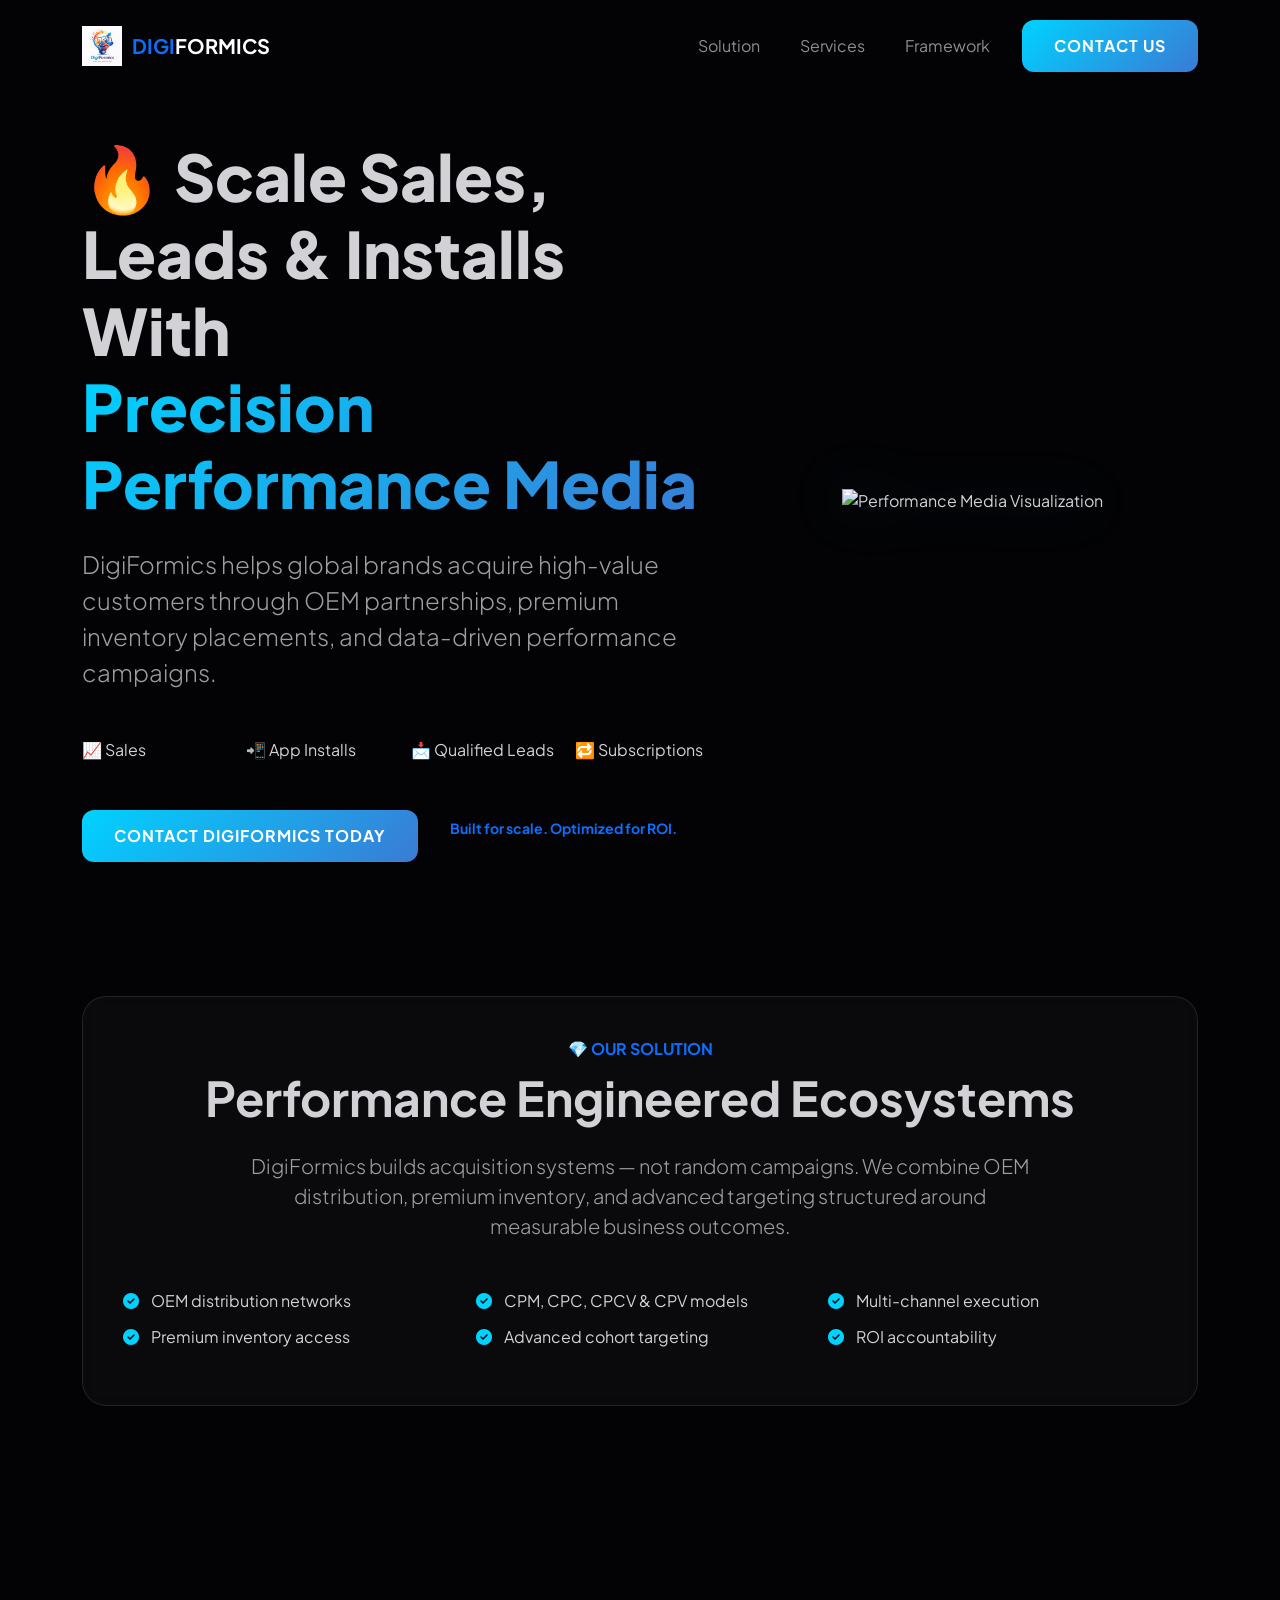
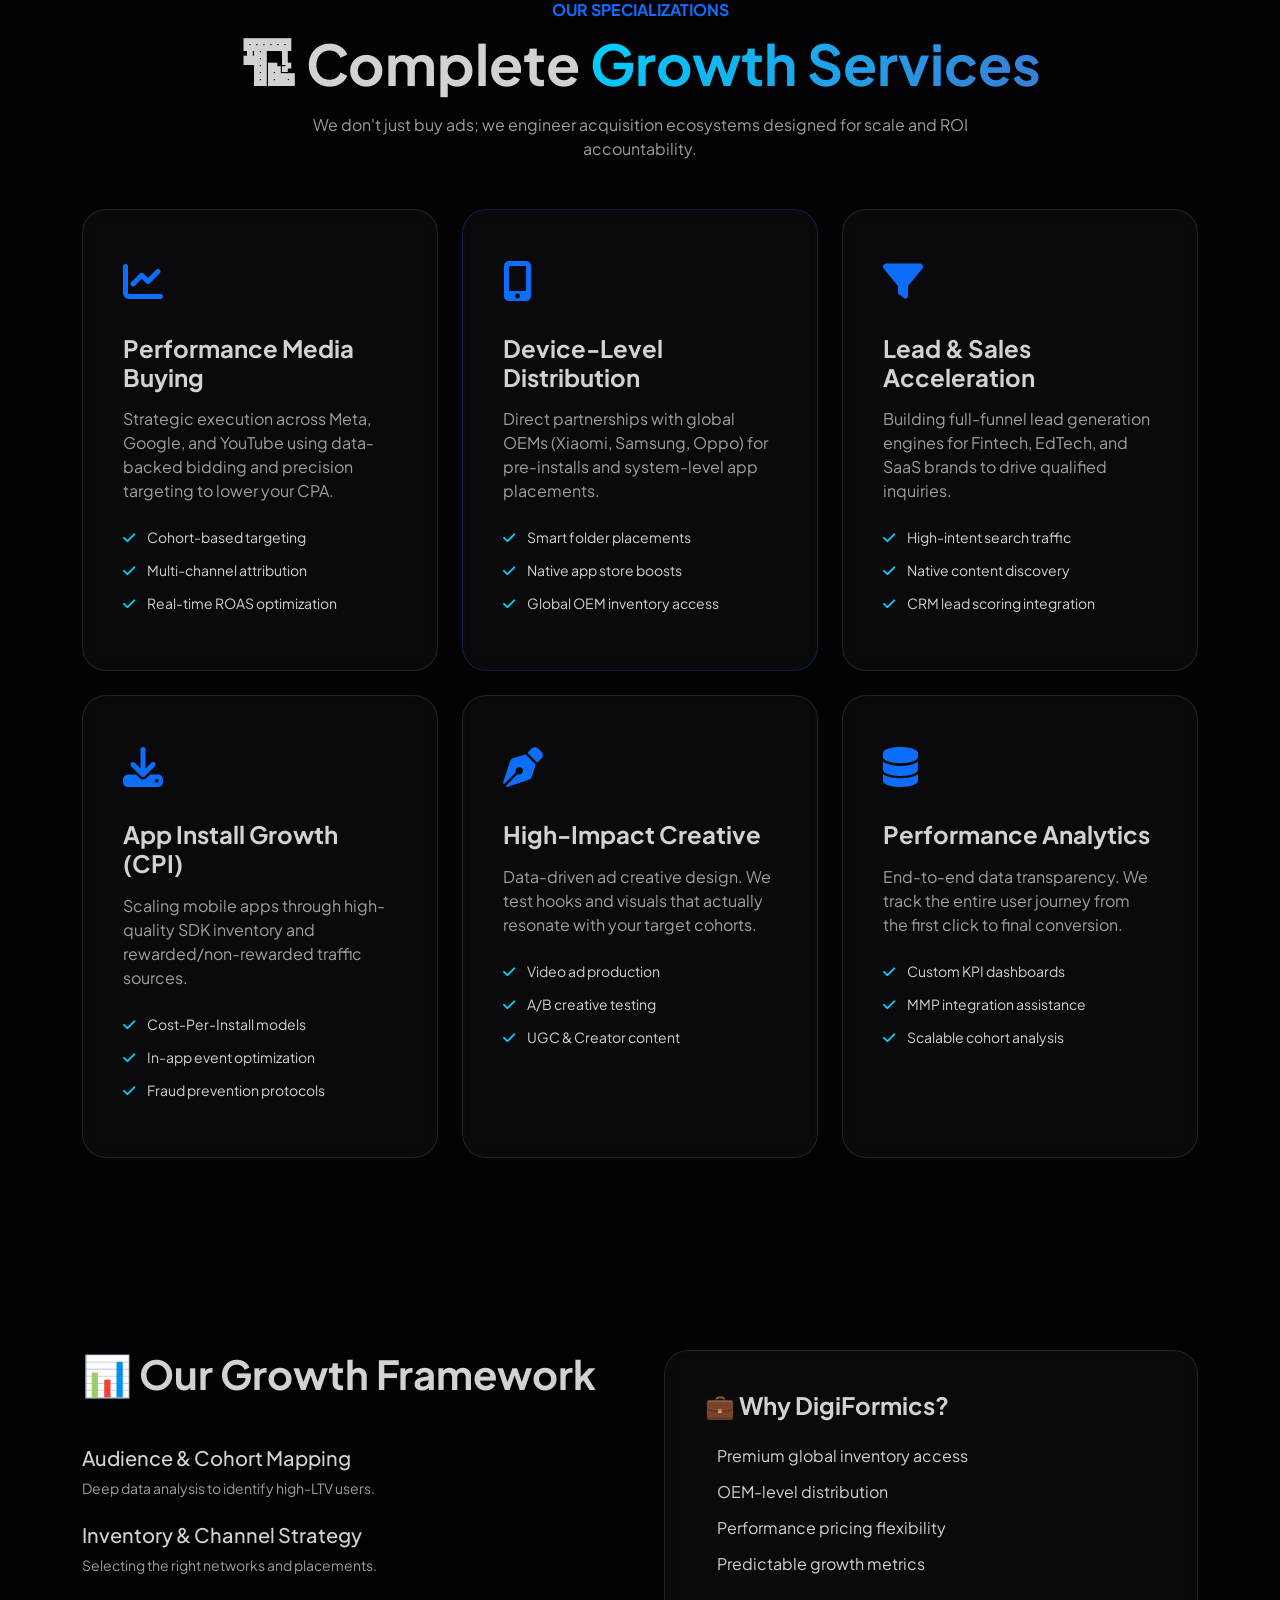
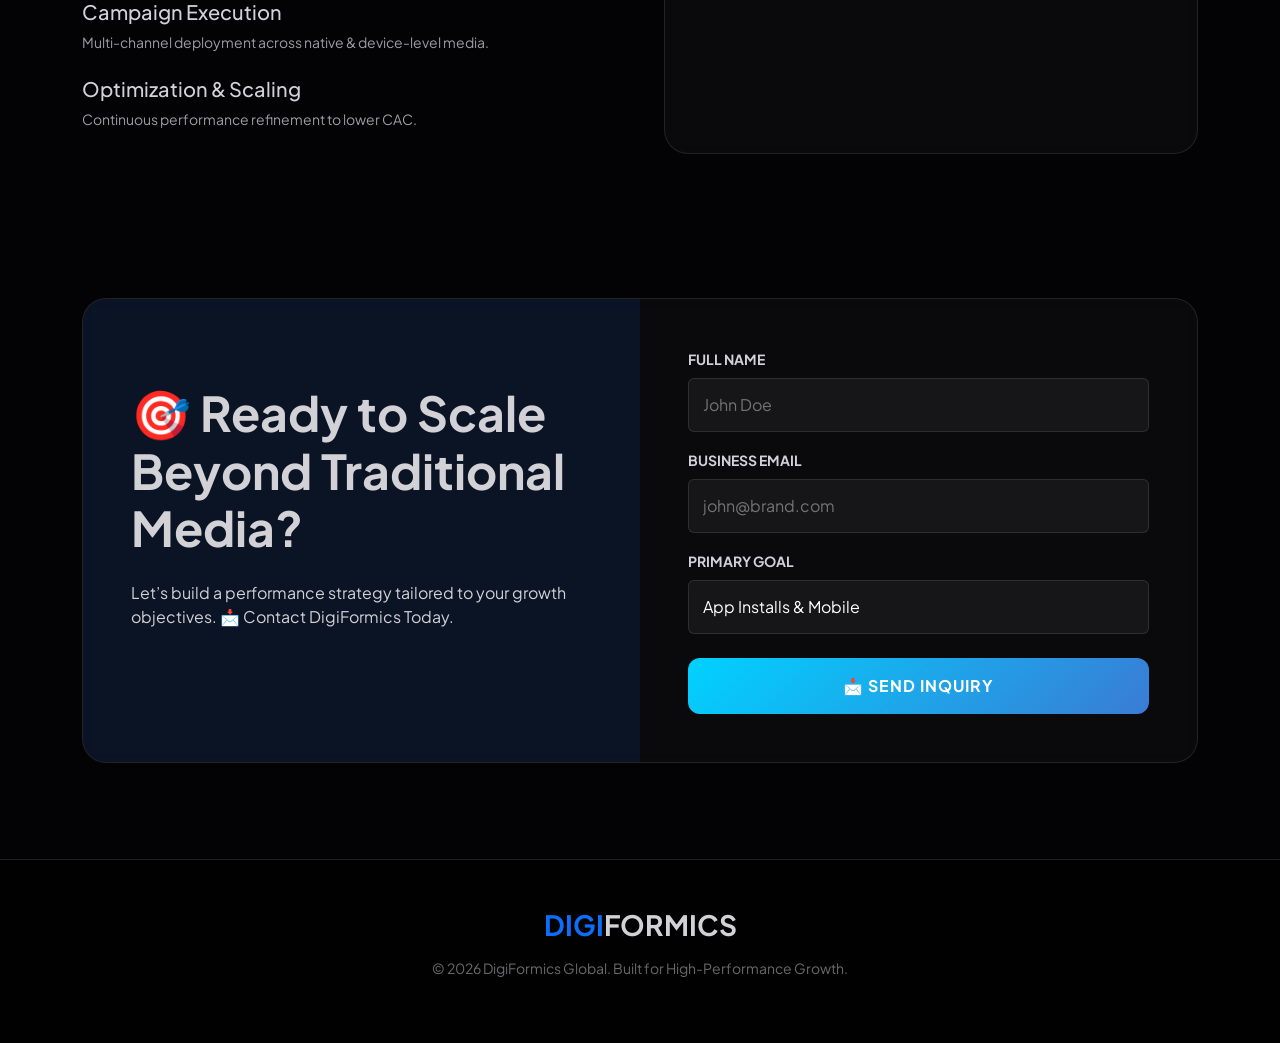
==== commit 9b7be42d: "final commit" ====
--- a/index.html
+++ b/index.html
@@ -3,8 +3,20 @@
 <head>
     <meta charset="UTF-8">
     <meta name="viewport" content="width=device-width, initial-scale=1.0">
-    <title>DigiFormics | Global Performance Architecture</title>
     
+    <title>DigiFormics | Performance Growth & OEM Distribution Services</title>
+    <meta name="title" content="DigiFormics | Performance Growth & OEM Distribution Services">
+    <meta name="description" content="Scale Sales, Leads, and App Installs through global OEM partnerships and precision performance media. DigiFormics engineers high-ROI acquisition systems.">
+    <meta name="keywords" content="OEM Distribution, Performance Marketing, App Installs, Lead Generation, Media Buying, DigiFormics, ROI Marketing, 2026 Digital Strategy">
+    <meta name="robots" content="index, follow">
+
+    <meta property="og:type" content="website">
+    <meta property="og:url" content="https://www.digiformics.com/">
+    <meta property="og:title" content="DigiFormics | Performance Engineered Ecosystems">
+    <meta property="og:description" content="Scale Sales, Leads & Installs with Precision Performance Media and OEM Networks.">
+    <meta property="og:image" content="./logo.png">
+
+    <link rel="canonical" href="https://www.digiformics.com/" />
     <link href="https://fonts.googleapis.com/css2?family=Plus+Jakarta+Sans:wght@300;400;600;800&display=swap" rel="stylesheet">
     <link rel="stylesheet" href="https://cdnjs.cloudflare.com/ajax/libs/font-awesome/6.4.0/css/all.min.css">
     <link href="https://cdn.jsdelivr.net/npm/bootstrap@5.3.0/dist/css/bootstrap.min.css" rel="stylesheet">
@@ -28,7 +40,6 @@
             scroll-behavior: smooth;
         }
 
-        /* Particles Overlay */
         #particles-js {
             position: fixed;
             width: 100%;
@@ -39,12 +50,8 @@
             pointer-events: none;
         }
 
-        .content-wrapper {
-            position: relative;
-            z-index: 1;
-        }
-
-        /* Preloader */
+        .content-wrapper { position: relative; z-index: 1; }
+
         #preloader {
             position: fixed;
             top: 0; left: 0; width: 100%; height: 100%;
@@ -54,7 +61,6 @@
             transition: opacity 0.5s ease;
         }
 
-        /* Typography */
         .text-gradient {
             background: var(--accent-gradient);
             -webkit-background-clip: text;
@@ -62,20 +68,24 @@
             display: inline-block;
         }
 
-        /* Navbar */
         .navbar {
             transition: all 0.4s ease;
             padding: 20px 0;
             background: transparent;
         }
         .navbar.scrolled {
-            background: rgba(3, 3, 5, 0.9);
+            background: rgba(3, 3, 5, 0.95);
             backdrop-filter: blur(15px);
             padding: 12px 0;
             border-bottom: 1px solid var(--border-color);
         }
 
-        /* Glassmorphism Cards */
+        .logo-img {
+            height: 40px;
+            width: auto;
+            margin-right: 10px;
+        }
+
         .glass-card {
             background: var(--card-bg);
             backdrop-filter: blur(10px);
@@ -91,62 +101,64 @@
             box-shadow: 0 20px 40px rgba(0, 0, 0, 0.4);
         }
 
-        /* Buttons */
         .btn-glow {
             background: var(--accent-gradient);
             color: #fff !important;
             border: none;
-            padding: 12px 28px;
+            padding: 14px 32px;
             border-radius: 12px;
             font-weight: 700;
             transition: all 0.3s ease;
             display: inline-block;
             text-decoration: none;
+            text-transform: uppercase;
+            letter-spacing: 1px;
+            cursor: pointer;
         }
         .btn-glow:hover {
-            box-shadow: 0 0 20px rgba(0, 210, 255, 0.5);
+            box-shadow: 0 0 25px rgba(0, 210, 255, 0.6);
             transform: scale(1.05);
         }
 
-        /* Stats Section */
-        .stat-number {
-            font-size: 3rem;
-            font-weight: 800;
-            background: var(--accent-gradient);
-            -webkit-background-clip: text;
-            -webkit-text-fill-color: transparent;
-        }
-
-        /* Hero Image Animation */
-        .floating {
-            animation: floating 4s ease-in-out infinite;
-        }
+        .floating { animation: floating 4s ease-in-out infinite; }
         @keyframes floating {
-            0%, 100% { transform: translateY(0px) rotate(0deg); }
-            50% { transform: translateY(-20px) rotate(2deg); }
-        }
-
-        /* Form Styling */
+            0%, 100% { transform: translateY(0px); }
+            50% { transform: translateY(-20px); }
+        }
+
         .form-control, .form-select {
             background: rgba(255,255,255,0.05);
             border: 1px solid var(--border-color);
-            color: white !important;
-            padding: 12px;
+            color: #ffffff !important;
+            padding: 14px;
         }
         .form-control:focus, .form-select:focus {
             background: rgba(255,255,255,0.1);
             border-color: var(--primary);
             box-shadow: none;
-        }
-        option { background: #111; color: white; }
-
-        /* Responsive Fixes */
+            color: #fff !important;
+        }
+        .form-control::placeholder { color: rgba(255,255,255,0.4); }
+        .form-select option { background: #1a1a1a; color: white; }
+
+        .list-check li {
+            margin-bottom: 12px;
+            display: flex;
+            align-items: flex-start;
+        }
+        .list-check i {
+            color: var(--primary);
+            margin-right: 12px;
+            margin-top: 4px;
+        }
+
+        footer { background: #010102; }
+
         @media (max-width: 991px) {
             .navbar-collapse {
                 background: rgba(3, 3, 5, 0.98);
                 padding: 20px;
                 border-radius: 20px;
-                margin-top: 15px;
                 border: 1px solid var(--border-color);
             }
         }
@@ -163,94 +175,233 @@
     <div class="content-wrapper">
         <nav class="navbar navbar-expand-lg navbar-dark fixed-top" id="navbar">
             <div class="container">
-                <a class="navbar-brand fw-bold fs-3" href="#">
-                    <span class="text-primary">Digi</span>Formics
+                <a class="navbar-brand fw-bold d-flex align-items-center" href="#">
+                    <img src="./logo.png" alt="DigiFormics Logo" class="logo-img">
+                    <span><span class="text-primary">DIGI</span>FORMICS</span>
                 </a>
                 <button class="navbar-toggler" type="button" data-bs-toggle="collapse" data-bs-target="#mainMenu">
                     <span class="navbar-toggler-icon"></span>
                 </button>
                 <div class="collapse navbar-collapse" id="mainMenu">
                     <ul class="navbar-nav ms-auto gap-lg-4 align-items-center">
-                        <li class="nav-item"><a class="nav-link" href="#process">Process</a></li>
-                        <li class="nav-item"><a class="nav-link" href="#contact">Tech</a></li>
-                        <li class="nav-item"><a class="btn-glow" href="#contact">Get Free Audit</a></li>
+                        <li class="nav-item"><a class="nav-link" href="#solution">Solution</a></li>
+                        <li class="nav-item"><a class="nav-link" href="#services">Services</a></li>
+                        <li class="nav-item"><a class="nav-link" href="#framework">Framework</a></li>
+                        <li class="nav-item"><a class="btn-glow" href="#contact">Contact Us</a></li>
                     </ul>
                 </div>
             </div>
         </nav>
 
-        <header class="hero d-flex align-items-center" style="min-height: 100vh; padding-top: 80px;">
+        <header class="hero d-flex align-items-center" style="min-height: 100vh; padding-top: 100px;">
             <div class="container">
                 <div class="row align-items-center">
-                    <div class="col-lg-7" data-aos="fade-up">
-                        <span class="badge rounded-pill px-3 py-2 mb-4" style="background: rgba(0, 210, 255, 0.1); border: 1px solid var(--primary); color: var(--primary);">
-                            <i class="fa-solid fa-bolt me-2"></i>2026 PERFORMANCE ARCHITECTURE
-                        </span>
-                        <h1 class="display-2 fw-800 mb-4" style="font-weight: 800;">Mastering <span class="text-gradient">Acquisition</span> At Scale</h1>
-                        <p class="lead opacity-75 fs-4 mb-5">High-volume traffic meets precision data. We help global brands acquire high-LTV users through proprietary SDK inventory.</p>
+                    <div class="col-lg-7" data-aos="fade-right">
+                        <h1 class="display-3 fw-800 mb-4" style="font-weight: 800;">🔥 Scale Sales, Leads & Installs With <span class="text-gradient">Precision Performance Media</span></h1>
+                        <p class="lead opacity-75 fs-4 mb-5">DigiFormics helps global brands acquire high-value customers through OEM partnerships, premium inventory placements, and data-driven performance campaigns.</p>
+                        
+                        <div class="row g-3 mb-5 fw-600">
+                            <div class="col-6 col-md-3">📈 Sales</div>
+                            <div class="col-6 col-md-3">📲 App Installs</div>
+                            <div class="col-6 col-md-3">📩 Qualified Leads</div>
+                            <div class="col-6 col-md-3">🔁 Subscriptions</div>
+                        </div>
+                        
                         <div class="d-flex flex-wrap gap-3">
-                            <a href="#contact" class="btn-glow">Scale Your Brand</a>
-                            <a href="#process" class="btn btn-outline-light rounded-pill px-4">Our Methodology</a>
+                            <a href="#contact" class="btn-glow">Contact DigiFormics Today</a>
+                            <div class="ms-md-3 mt-2"><p class="small text-primary fw-bold">Built for scale. Optimized for ROI.</p></div>
                         </div>
                     </div>
                     <div class="col-lg-5 d-none d-lg-block text-center" data-aos="zoom-in">
                         <div class="floating">
-                            <img src="https://cdn-icons-png.flaticon.com/512/2092/2092663.png" class="img-fluid" alt="Tech" style="max-width: 80%; filter: drop-shadow(0 0 30px rgba(0,210,255,0.3));">
+                            <img src="https://cdn-icons-png.flaticon.com/512/2092/2092663.png" class="img-fluid" alt="Performance Media Visualization" style="max-width: 80%; filter: drop-shadow(0 0 30px rgba(0,210,255,0.2));">
                         </div>
                     </div>
                 </div>
             </div>
         </header>
 
-        <div class="container mb-5 mt-n5">
-            <div class="glass-card">
-                <div class="row g-4 text-center">
-                    <div class="col-md-3 col-6">
-                        <p class="stat-number" data-target="150">0</p>
-                        <p class="text-uppercase small fw-bold text-primary">Active Brands</p>
-                    </div>
-                    <div class="col-md-3 col-6">
-                        <p class="stat-number" data-target="12">0</p>
-                        <p class="text-uppercase small fw-bold text-primary">M Monthly Users</p>
-                    </div>
-                    <div class="col-md-3 col-6">
-                        <p class="stat-number" data-target="98">0</p>
-                        <p class="text-uppercase small fw-bold text-primary">ROI Accuracy %</p>
-                    </div>
-                    <div class="col-md-3 col-6">
-                        <p class="stat-number" data-target="24">0</p>
-                        <p class="text-uppercase small fw-bold text-primary">Global GEOs</p>
-                    </div>
-                </div>
-            </div>
-        </div>
-
-        <section id="process" class="py-5">
+        <section id="solution" class="py-5">
+            <div class="container py-5">
+                <div class="glass-card text-center" data-aos="fade-up">
+                    <p class="text-primary fw-bold mb-2">💎 OUR SOLUTION</p>
+                    <h2 class="display-5 fw-bold mb-4">Performance Engineered Ecosystems</h2>
+                    <p class="lead opacity-75 mx-auto" style="max-width: 800px;">DigiFormics builds acquisition systems — not random campaigns. We combine OEM distribution, premium inventory, and advanced targeting structured around measurable business outcomes.</p>
+                    <div class="row g-4 mt-4 text-start">
+                        <div class="col-md-4">
+                            <ul class="list-unstyled list-check">
+                                <li><i class="fa-solid fa-circle-check"></i> OEM distribution networks</li>
+                                <li><i class="fa-solid fa-circle-check"></i> Premium inventory access</li>
+                            </ul>
+                        </div>
+                        <div class="col-md-4">
+                            <ul class="list-unstyled list-check">
+                                <li><i class="fa-solid fa-circle-check"></i> CPM, CPC, CPCV & CPV models</li>
+                                <li><i class="fa-solid fa-circle-check"></i> Advanced cohort targeting</li>
+                            </ul>
+                        </div>
+                        <div class="col-md-4">
+                            <ul class="list-unstyled list-check">
+                                <li><i class="fa-solid fa-circle-check"></i> Multi-channel execution</li>
+                                <li><i class="fa-solid fa-circle-check"></i> ROI accountability</li>
+                            </ul>
+                        </div>
+                    </div>
+                </div>
+            </div>
+        </section>
+<!-- 
+        <section id="services" class="py-5">
             <div class="container py-5">
                 <div class="text-center mb-5" data-aos="fade-up">
-                    <h2 class="display-4 fw-bold">The <span class="text-gradient">Framework</span></h2>
-                    <p>Engineered for maximum ROI and zero fraud.</p>
+                    <h2 class="display-4 fw-bold">Our <span class="text-gradient">Core Services</span></h2>
                 </div>
                 <div class="row g-4">
-                    <div class="col-lg-4" data-aos="fade-up" data-aos-delay="100">
+                    <div class="col-lg-6" data-aos="fade-up">
                         <div class="glass-card">
-                            <i class="fa-solid fa-magnifying-glass-chart fs-1 text-primary mb-4"></i>
-                            <h4>01. Deep Audit</h4>
-                            <p class="opacity-75">We scan your funnel for leakage and identify the exact audience pockets your competitors are missing.</p>
-                        </div>
-                    </div>
-                    <div class="col-lg-4" data-aos="fade-up" data-aos-delay="200">
-                        <div class="glass-card" style="border-color: var(--primary);">
-                            <i class="fa-solid fa-microchip fs-1 text-primary mb-4"></i>
-                            <h4>02. Matchmaking</h4>
-                            <p class="opacity-75">Our proprietary SDK matches your offer with our top-tier internal traffic sources in real-time.</p>
-                        </div>
-                    </div>
-                    <div class="col-lg-4" data-aos="fade-up" data-aos-delay="300">
+                            <h4 class="fw-bold mb-3">Performance Media Buying</h4>
+                            <p class="opacity-75 mb-4">Awareness and consideration drive across Meta, Google, YouTube, and Native Advertising Networks. We optimize for profitable acquisition.</p>
+                            <ul class="list-unstyled list-check small">
+                                <li><i class="fa-solid fa-check"></i> Cohort-based targeting ✔</li>
+                                <li><i class="fa-solid fa-check"></i> Behavioral segmentation ✔</li>
+                                <li><i class="fa-solid fa-check"></i> ROI-focused optimization ✔</li>
+                            </ul>
+                        </div>
+                    </div>
+                    <div class="col-lg-6" data-aos="fade-up" data-aos-delay="100">
+                        <div class="glass-card border-primary border-opacity-25">
+                            <h4 class="fw-bold mb-3">Device-Level Distribution</h4>
+                            <p class="opacity-75 mb-4">Leverage OEM partnerships and pre-install campaigns for scalable installs. Ideal for Fintech, Edtech, and OTT apps.</p>
+                            <ul class="list-unstyled list-check small">
+                                <li><i class="fa-solid fa-check"></i> Smart device placements</li>
+                                <li><i class="fa-solid fa-check"></i> Gaming SDK inventories</li>
+                            </ul>
+                        </div>
+                    </div>
+                </div>
+            </div>
+        </section> -->
+<section id="services" class="py-5">
+    <div class="container py-5">
+        <div class="text-center mb-5" data-aos="fade-up">
+            <p class="text-primary fw-bold mb-2">OUR SPECIALIZATIONS</p>
+            <h2 class="display-4 fw-bold">🏗 Complete <span class="text-gradient">Growth Services</span></h2>
+            <p class="opacity-75 mx-auto mt-3" style="max-width: 700px;">We don't just buy ads; we engineer acquisition ecosystems designed for scale and ROI accountability.</p>
+        </div>
+
+        <div class="row g-4">
+            <div class="col-lg-4 col-md-6" data-aos="fade-up" data-aos-delay="100">
+                <div class="glass-card">
+                    <div class="mb-4 text-primary fs-1"><i class="fa-solid fa-chart-line"></i></div>
+                    <h4 class="fw-bold mb-3">Performance Media Buying</h4>
+                    <p class="opacity-75 mb-4">Strategic execution across Meta, Google, and YouTube using data-backed bidding and precision targeting to lower your CPA.</p>
+                    <ul class="list-unstyled list-check small">
+                        <li><i class="fa-solid fa-check"></i> Cohort-based targeting</li>
+                        <li><i class="fa-solid fa-check"></i> Multi-channel attribution</li>
+                        <li><i class="fa-solid fa-check"></i> Real-time ROAS optimization</li>
+                    </ul>
+                </div>
+            </div>
+
+            <div class="col-lg-4 col-md-6" data-aos="fade-up" data-aos-delay="200">
+                <div class="glass-card border-primary border-opacity-25">
+                    <div class="mb-4 text-primary fs-1"><i class="fa-solid fa-mobile-screen-button"></i></div>
+                    <h4 class="fw-bold mb-3">Device-Level Distribution</h4>
+                    <p class="opacity-75 mb-4">Direct partnerships with global OEMs (Xiaomi, Samsung, Oppo) for pre-installs and system-level app placements.</p>
+                    <ul class="list-unstyled list-check small">
+                        <li><i class="fa-solid fa-check"></i> Smart folder placements</li>
+                        <li><i class="fa-solid fa-check"></i> Native app store boosts</li>
+                        <li><i class="fa-solid fa-check"></i> Global OEM inventory access</li>
+                    </ul>
+                </div>
+            </div>
+
+            <div class="col-lg-4 col-md-6" data-aos="fade-up" data-aos-delay="300">
+                <div class="glass-card">
+                    <div class="mb-4 text-primary fs-1"><i class="fa-solid fa-filter"></i></div>
+                    <h4 class="fw-bold mb-3">Lead & Sales Acceleration</h4>
+                    <p class="opacity-75 mb-4">Building full-funnel lead generation engines for Fintech, EdTech, and SaaS brands to drive qualified inquiries.</p>
+                    <ul class="list-unstyled list-check small">
+                        <li><i class="fa-solid fa-check"></i> High-intent search traffic</li>
+                        <li><i class="fa-solid fa-check"></i> Native content discovery</li>
+                        <li><i class="fa-solid fa-check"></i> CRM lead scoring integration</li>
+                    </ul>
+                </div>
+            </div>
+
+            <div class="col-lg-4 col-md-6" data-aos="fade-up" data-aos-delay="400">
+                <div class="glass-card">
+                    <div class="mb-4 text-primary fs-1"><i class="fa-solid fa-download"></i></div>
+                    <h4 class="fw-bold mb-3">App Install Growth (CPI)</h4>
+                    <p class="opacity-75 mb-4">Scaling mobile apps through high-quality SDK inventory and rewarded/non-rewarded traffic sources.</p>
+                    <ul class="list-unstyled list-check small">
+                        <li><i class="fa-solid fa-check"></i> Cost-Per-Install models</li>
+                        <li><i class="fa-solid fa-check"></i> In-app event optimization</li>
+                        <li><i class="fa-solid fa-check"></i> Fraud prevention protocols</li>
+                    </ul>
+                </div>
+            </div>
+
+            <div class="col-lg-4 col-md-6" data-aos="fade-up" data-aos-delay="500">
+                <div class="glass-card">
+                    <div class="mb-4 text-primary fs-1"><i class="fa-solid fa-pen-nib"></i></div>
+                    <h4 class="fw-bold mb-3">High-Impact Creative</h4>
+                    <p class="opacity-75 mb-4">Data-driven ad creative design. We test hooks and visuals that actually resonate with your target cohorts.</p>
+                    <ul class="list-unstyled list-check small">
+                        <li><i class="fa-solid fa-check"></i> Video ad production</li>
+                        <li><i class="fa-solid fa-check"></i> A/B creative testing</li>
+                        <li><i class="fa-solid fa-check"></i> UGC & Creator content</li>
+                    </ul>
+                </div>
+            </div>
+
+            <div class="col-lg-4 col-md-6" data-aos="fade-up" data-aos-delay="600">
+                <div class="glass-card">
+                    <div class="mb-4 text-primary fs-1"><i class="fa-solid fa-database"></i></div>
+                    <h4 class="fw-bold mb-3">Performance Analytics</h4>
+                    <p class="opacity-75 mb-4">End-to-end data transparency. We track the entire user journey from the first click to final conversion.</p>
+                    <ul class="list-unstyled list-check small">
+                        <li><i class="fa-solid fa-check"></i> Custom KPI dashboards</li>
+                        <li><i class="fa-solid fa-check"></i> MMP integration assistance</li>
+                        <li><i class="fa-solid fa-check"></i> Scalable cohort analysis</li>
+                    </ul>
+                </div>
+            </div>
+        </div>
+    </div>
+</section>
+
+        <section id="framework" class="py-5">
+            <div class="container py-5">
+                <div class="row g-5">
+                    <div class="col-lg-6" data-aos="fade-right">
+                        <h2 class="display-6 fw-bold mb-5">📊 Our Growth Framework</h2>
+                        <div class="mb-4">
+                            <h5>Audience & Cohort Mapping</h5>
+                            <p class="small opacity-75">Deep data analysis to identify high-LTV users.</p>
+                        </div>
+                        <div class="mb-4">
+                            <h5>Inventory & Channel Strategy</h5>
+                            <p class="small opacity-75">Selecting the right networks and placements.</p>
+                        </div>
+                        <div class="mb-4">
+                            <h5>Campaign Execution</h5>
+                            <p class="small opacity-75">Multi-channel deployment across native & device-level media.</p>
+                        </div>
+                        <div class="mb-4">
+                            <h5>Optimization & Scaling</h5>
+                            <p class="small opacity-75">Continuous performance refinement to lower CAC.</p>
+                        </div>
+                    </div>
+                    <div class="col-lg-6" data-aos="fade-left">
                         <div class="glass-card">
-                            <i class="fa-solid fa-rocket fs-1 text-primary mb-4"></i>
-                            <h4>03. Hyper Scale</h4>
-                            <p class="opacity-75">Once the KPI hits, we open the floodgates across 50+ traffic sources globally with 24/7 monitoring.</p>
+                            <h4 class="fw-bold mb-4">💼 Why DigiFormics?</h4>
+                            <ul class="list-unstyled list-check">
+                                <li><i class="fa-solid fa-shield-check"></i> Premium global inventory access</li>
+                                <li><i class="fa-solid fa-shield-check"></i> OEM-level distribution</li>
+                                <li><i class="fa-solid fa-shield-check"></i> Performance pricing flexibility</li>
+                                <li><i class="fa-solid fa-shield-check"></i> Predictable growth metrics</li>
+                            </ul>
                         </div>
                     </div>
                 </div>
@@ -262,37 +413,31 @@
                 <div class="glass-card p-0 overflow-hidden">
                     <div class="row g-0">
                         <div class="col-lg-6 p-5 bg-primary bg-opacity-10 d-flex flex-column justify-content-center">
-                            <h2 class="display-5 fw-bold mb-4">Start Scaling <br>Today.</h2>
-                            <p class="mb-5">Our Growth Leads are ready to build your custom 90-day roadmap. No fluff, just performance.</p>
-                            <div class="d-flex align-items-center mb-3">
-                                <i class="fa-solid fa-circle-check text-primary me-3"></i>
-                                <span>Direct SDK Traffic Access</span>
-                            </div>
-                            <div class="d-flex align-items-center mb-3">
-                                <i class="fa-solid fa-circle-check text-primary me-3"></i>
-                                <span>Real-time Anti-Fraud Shield</span>
-                            </div>
+                            <h2 class="display-5 fw-bold mb-4">🎯 Ready to Scale Beyond Traditional Media?</h2>
+                            <p class="mb-5">Let’s build a performance strategy tailored to your growth objectives. 📩 Contact DigiFormics Today.</p>
                         </div>
                         <div class="col-lg-6 p-5">
-                            <form id="growthForm">
+                            <form action="https://formspree.io/f/Priyanshu@digiformics.com" method="POST" id="growthForm">
                                 <div class="mb-3">
                                     <label class="small fw-bold mb-2">FULL NAME</label>
-                                    <input type="text" class="form-control" id="name" placeholder="John Doe" required>
+                                    <input type="text" name="name" class="form-control" placeholder="John Doe" required>
                                 </div>
                                 <div class="mb-3">
                                     <label class="small fw-bold mb-2">BUSINESS EMAIL</label>
-                                    <input type="email" class="form-control" id="email" placeholder="john@company.com" required>
+                                    <input type="email" name="email" class="form-control" placeholder="john@brand.com" required>
                                 </div>
                                 <div class="mb-4">
-                                    <label class="small fw-bold mb-2">MONTHLY AD SPEND</label>
-                                    <select class="form-select" id="spend">
-                                        <option value="10-50k">$10k - $50k</option>
-                                        <option value="50-200k">$50k - $200k</option>
-                                        <option value="200k+">$200k+</option>
+                                    <label class="small fw-bold mb-2">PRIMARY GOAL</label>
+                                    <select name="goal" class="form-select">
+                                        <option value="App Installs">App Installs & Mobile</option>
+                                        <option value="Lead Generation">Lead Generation</option>
+                                        <option value="OEM Distribution">OEM Distribution</option>
+                                        <option value="Media Buying">Media Buying</option>
                                     </select>
                                 </div>
-                                <button type="submit" class="btn-glow w-100 py-3" id="submitBtn">Submit Request</button>
+                                <button type="submit" class="btn-glow w-100 py-3" id="submitBtn">📩 Send Inquiry</button>
                             </form>
+                            <div id="formStatus" class="mt-3 text-center small fw-bold" style="display:none;"></div>
                         </div>
                     </div>
                 </div>
@@ -301,8 +446,8 @@
 
         <footer class="py-5 text-center border-top border-secondary border-opacity-25 mt-5">
             <div class="container">
-                <h3 class="fw-bold mb-3"><span class="text-primary">Digi</span>Formics</h3>
-                <p class="opacity-50 small">© 2026 DigiFormics Global. Built for High-Performance Brands.</p>
+                <h3 class="fw-bold mb-3"><span class="text-primary">DIGI</span>FORMICS</h3>
+                <p class="opacity-50 small">© 2026 DigiFormics Global. Built for High-Performance Growth.</p>
             </div>
         </footer>
     </div>
@@ -312,90 +457,69 @@
     <script src="https://cdn.jsdelivr.net/particles.js/2.0.0/particles.min.js"></script>
 
     <script>
-        // Preloader
-        window.onload = () => {
-            document.getElementById('preloader').style.opacity = '0';
-            setTimeout(() => { document.getElementById('preloader').style.display = 'none'; }, 500);
+        window.addEventListener('load', () => {
+            const preloader = document.getElementById('preloader');
+            preloader.style.opacity = '0';
+            setTimeout(() => { preloader.style.display = 'none'; }, 500);
             AOS.init({ duration: 1000, once: true });
-        };
-
-        // Navbar Scroll
+        });
+
         window.onscroll = () => {
             const nav = document.getElementById('navbar');
             if (window.scrollY > 50) nav.classList.add('scrolled');
             else nav.classList.remove('scrolled');
         };
 
-        // Particles Configuration
         particlesJS('particles-js', {
             "particles": {
                 "number": { "value": 60, "density": { "enable": true, "value_area": 800 } },
                 "color": { "value": "#00d2ff" },
                 "shape": { "type": "circle" },
-                "opacity": { "value": 0.3 },
+                "opacity": { "value": 0.2 },
                 "size": { "value": 2 },
                 "line_linked": { "enable": true, "distance": 150, "color": "#00d2ff", "opacity": 0.1, "width": 1 },
-                "move": { "enable": true, "speed": 1.5, "direction": "none", "random": false, "straight": false, "out_mode": "out" }
+                "move": { "enable": true, "speed": 1.2, "direction": "none", "random": false, "straight": false, "out_mode": "out" }
             },
             "interactivity": { "detect_on": "canvas", "events": { "onhover": { "enable": true, "mode": "grab" } } },
             "retina_detect": true
         });
 
-        // Counter Animation
-        const observer = new IntersectionObserver((entries) => {
-            entries.forEach(entry => {
-                if (entry.isIntersecting) {
-                    const target = entry.target;
-                    const end = parseInt(target.getAttribute('data-target'));
-                    let current = 0;
-                    const duration = 2000;
-                    const increment = end / (duration / 16);
-                    
-                    const update = () => {
-                        current += increment;
-                        if (current < end) {
-                            target.innerText = Math.ceil(current) + (end > 90 ? '%' : '+');
-                            requestAnimationFrame(update);
-                        } else {
-                            target.innerText = end + (end > 90 ? '%' : '+');
-                        }
-                    };
-                    update();
-                    observer.unobserve(target);
+        // Formspree Handling
+        const form = document.getElementById("growthForm");
+        const status = document.getElementById("formStatus");
+
+        async function handleSubmit(event) {
+            event.preventDefault();
+            const btn = document.getElementById('submitBtn');
+            btn.innerHTML = 'Sending...';
+            btn.disabled = true;
+
+            const data = new FormData(event.target);
+            fetch(event.target.action, {
+                method: form.method,
+                body: data,
+                headers: { 'Accept': 'application/json' }
+            }).then(response => {
+                if (response.ok) {
+                    status.innerHTML = "✅ SUCCESS! Our Growth Engineers will contact you shortly.";
+                    status.style.display = "block";
+                    status.style.color = "#00d2ff";
+                    form.reset();
+                    btn.innerHTML = '📩 INQUIRY SENT';
+                } else {
+                    status.innerHTML = "❌ Error submitting. Please check your details.";
+                    status.style.display = "block";
+                    status.style.color = "#ff4d4d";
+                    btn.disabled = false;
+                    btn.innerHTML = 'Try Again';
                 }
+            }).catch(error => {
+                status.innerHTML = "❌ Network error. Please try again.";
+                status.style.display = "block";
+                btn.disabled = false;
             });
-        }, { threshold: 0.5 });
-
-        document.querySelectorAll('.stat-number').forEach(n => observer.observe(n));
-
-        // Form Functionality
-        document.getElementById('growthForm').onsubmit = function(e) {
-            e.preventDefault();
-            const btn = document.getElementById('submitBtn');
-            const name = document.getElementById('name').value;
-            
-            btn.innerHTML = '<i class="fa-solid fa-spinner fa-spin"></i> Initializing...';
-            btn.style.opacity = '0.7';
-            btn.disabled = true;
-
-            setTimeout(() => {
-                alert(`Thank you, ${name}! Your performance audit is being generated and will be sent to your email shortly.`);
-                btn.innerHTML = 'Submit Request';
-                btn.style.opacity = '1';
-                btn.disabled = false;
-                this.reset();
-            }, 2000);
-        };
-
-        // Smooth close mobile menu
-        document.querySelectorAll('.nav-link').forEach(l => {
-            l.onclick = () => {
-                const menu = document.getElementById('mainMenu');
-                if(menu.classList.contains('show')) {
-                    new bootstrap.Collapse(menu).hide();
-                }
-            }
-        });
+        }
+        form.addEventListener("submit", handleSubmit);
     </script>
 </body>
 </html>
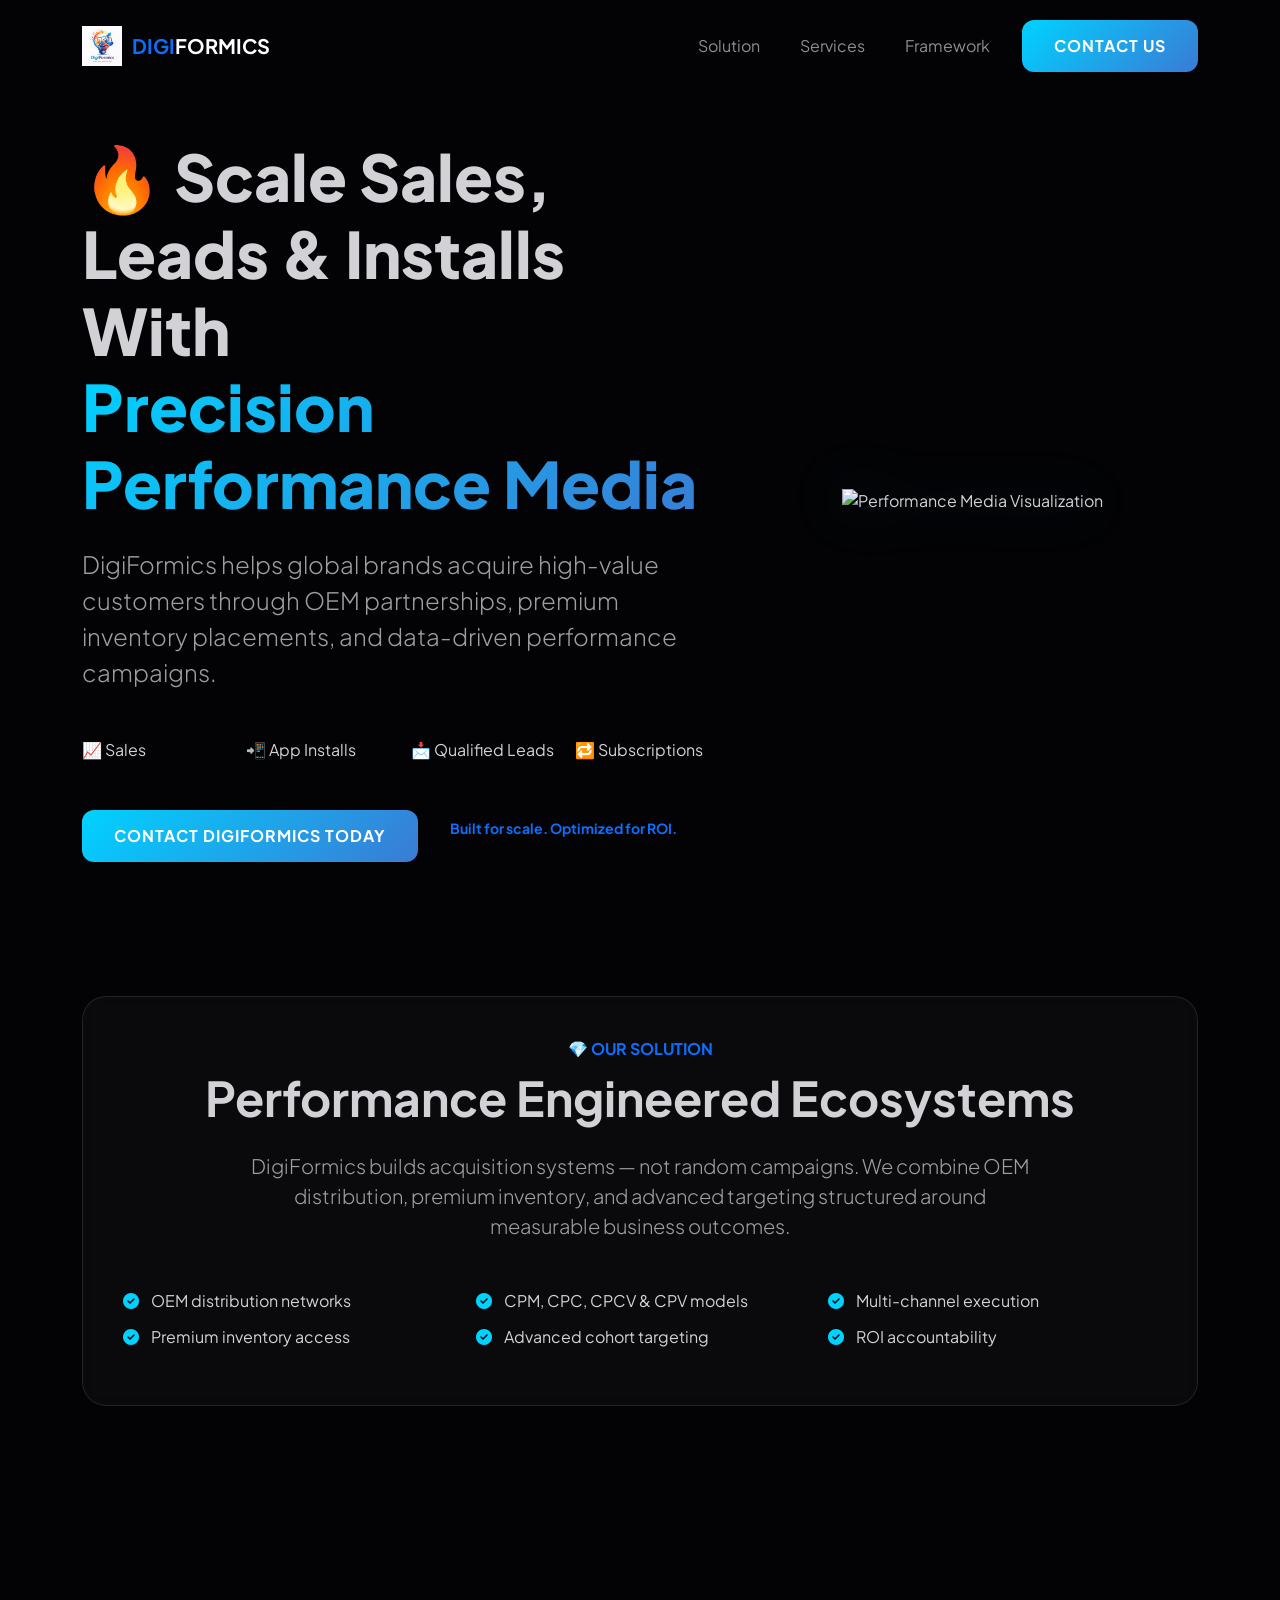
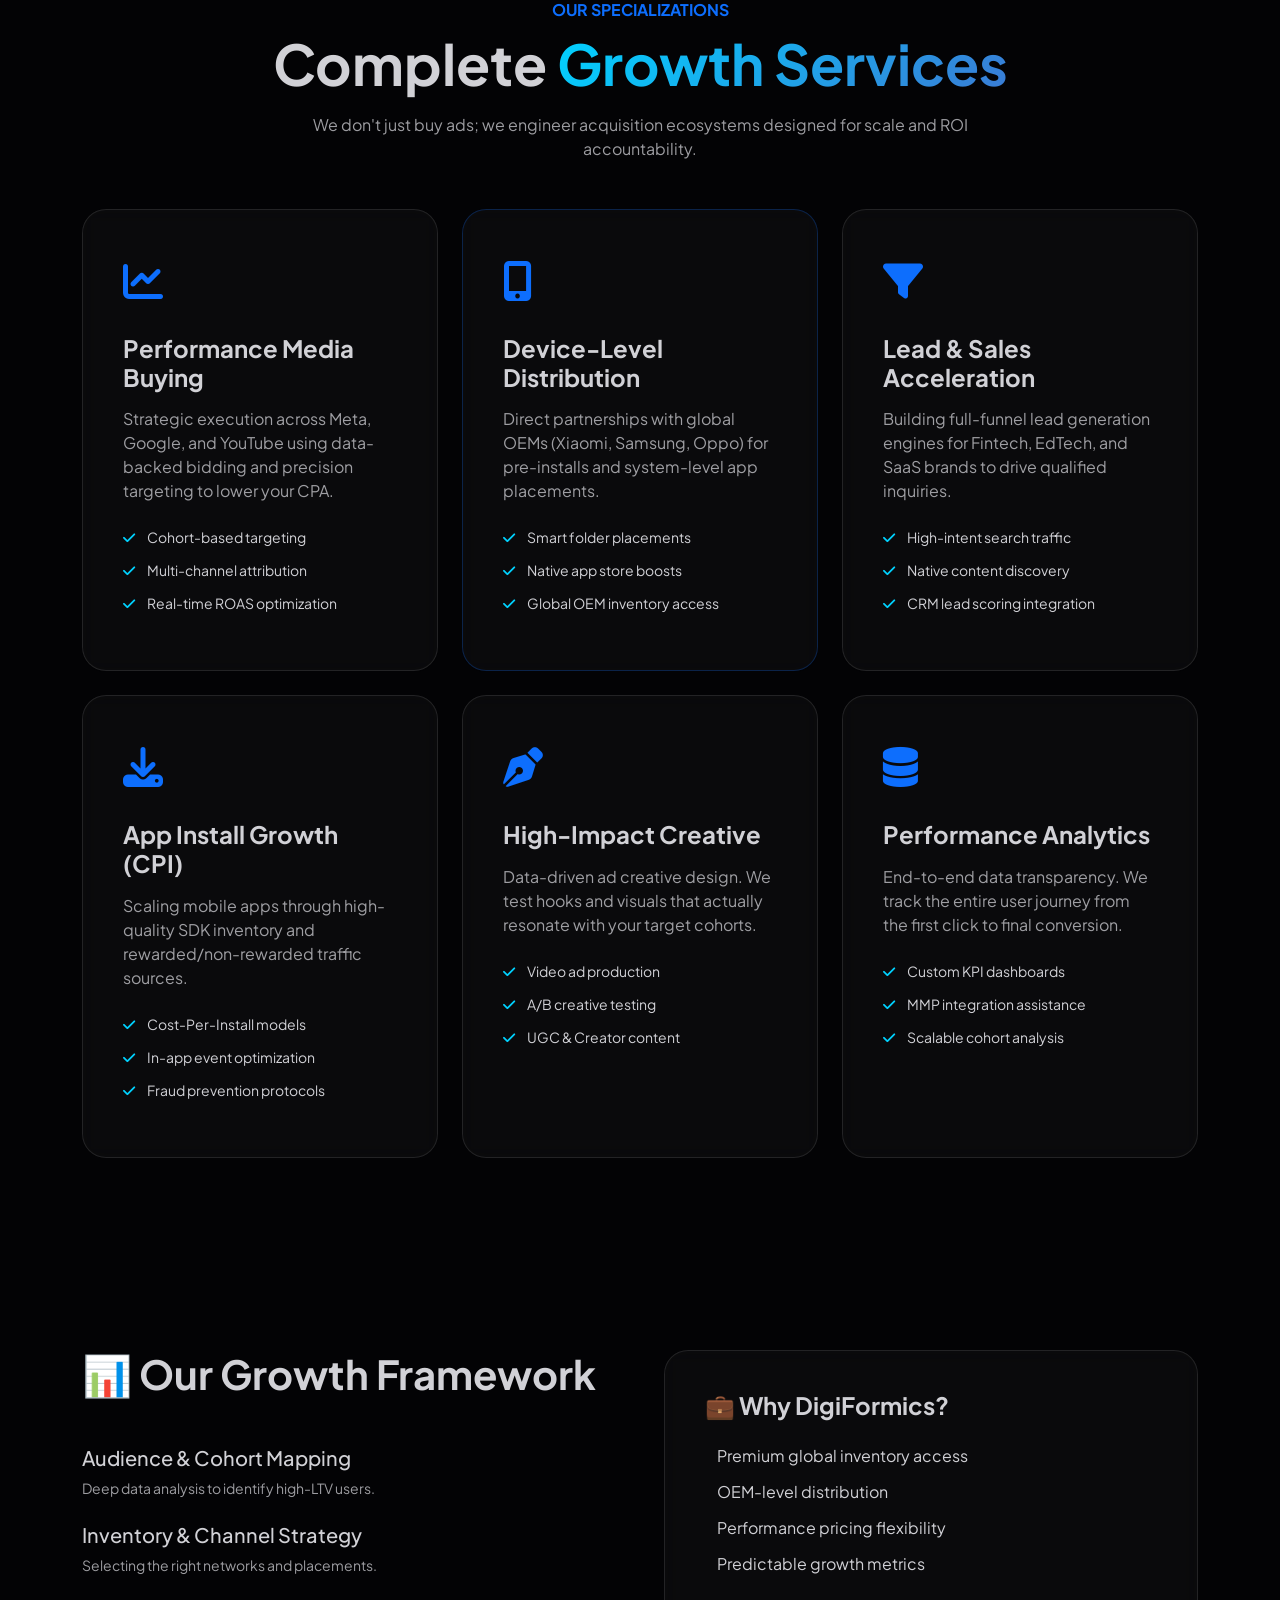
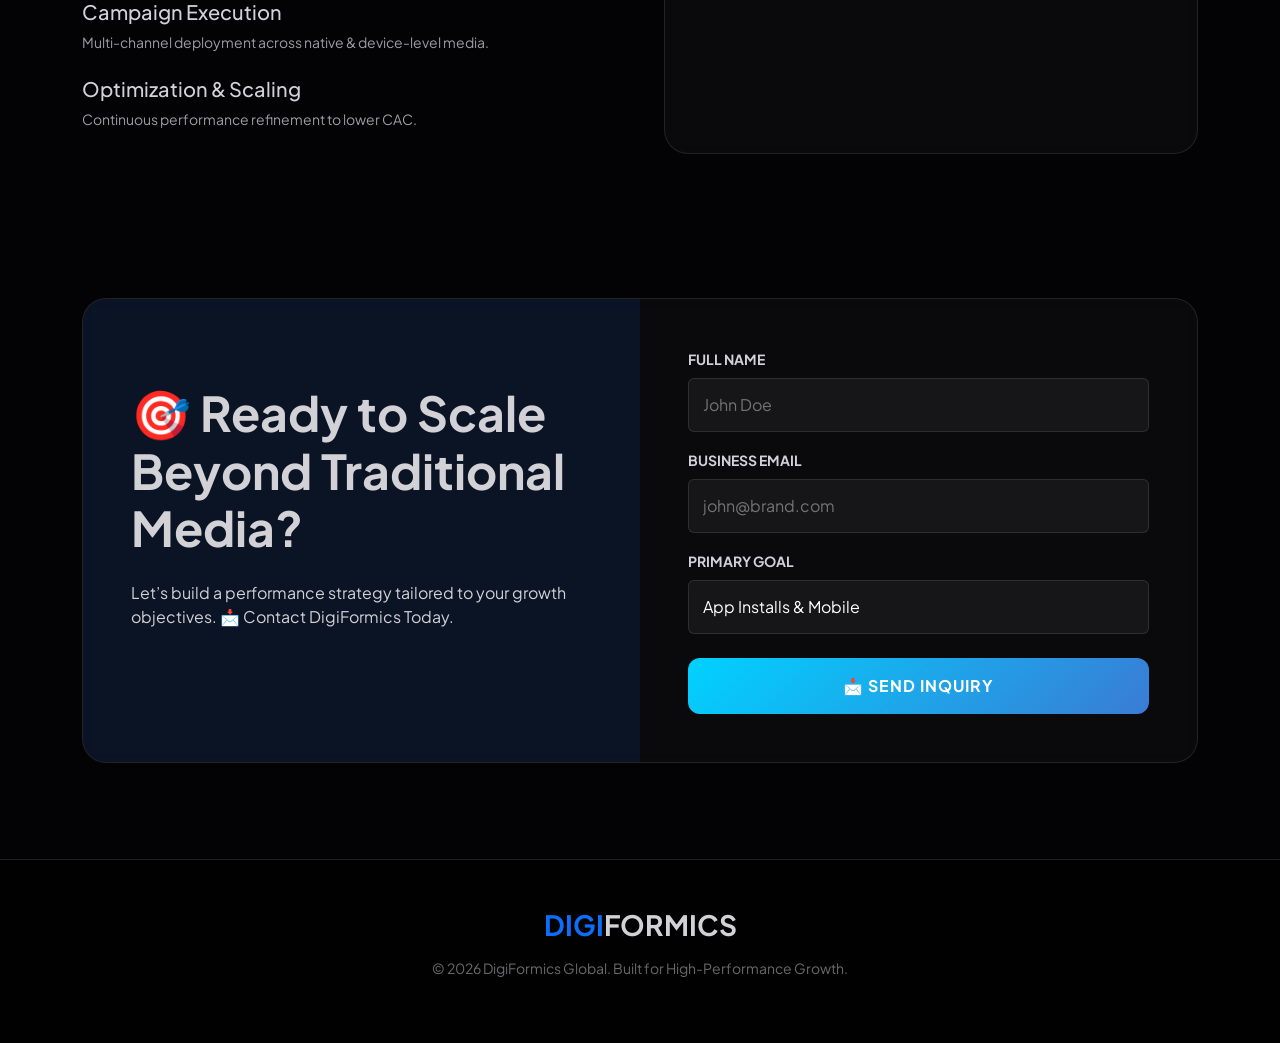
==== commit abb60020: "core services change" ====
--- a/index.html
+++ b/index.html
@@ -285,7 +285,7 @@
     <div class="container py-5">
         <div class="text-center mb-5" data-aos="fade-up">
             <p class="text-primary fw-bold mb-2">OUR SPECIALIZATIONS</p>
-            <h2 class="display-4 fw-bold">🏗 Complete <span class="text-gradient">Growth Services</span></h2>
+            <h2 class="display-4 fw-bold">Complete <span class="text-gradient">Growth Services</span></h2>
             <p class="opacity-75 mx-auto mt-3" style="max-width: 700px;">We don't just buy ads; we engineer acquisition ecosystems designed for scale and ROI accountability.</p>
         </div>
 
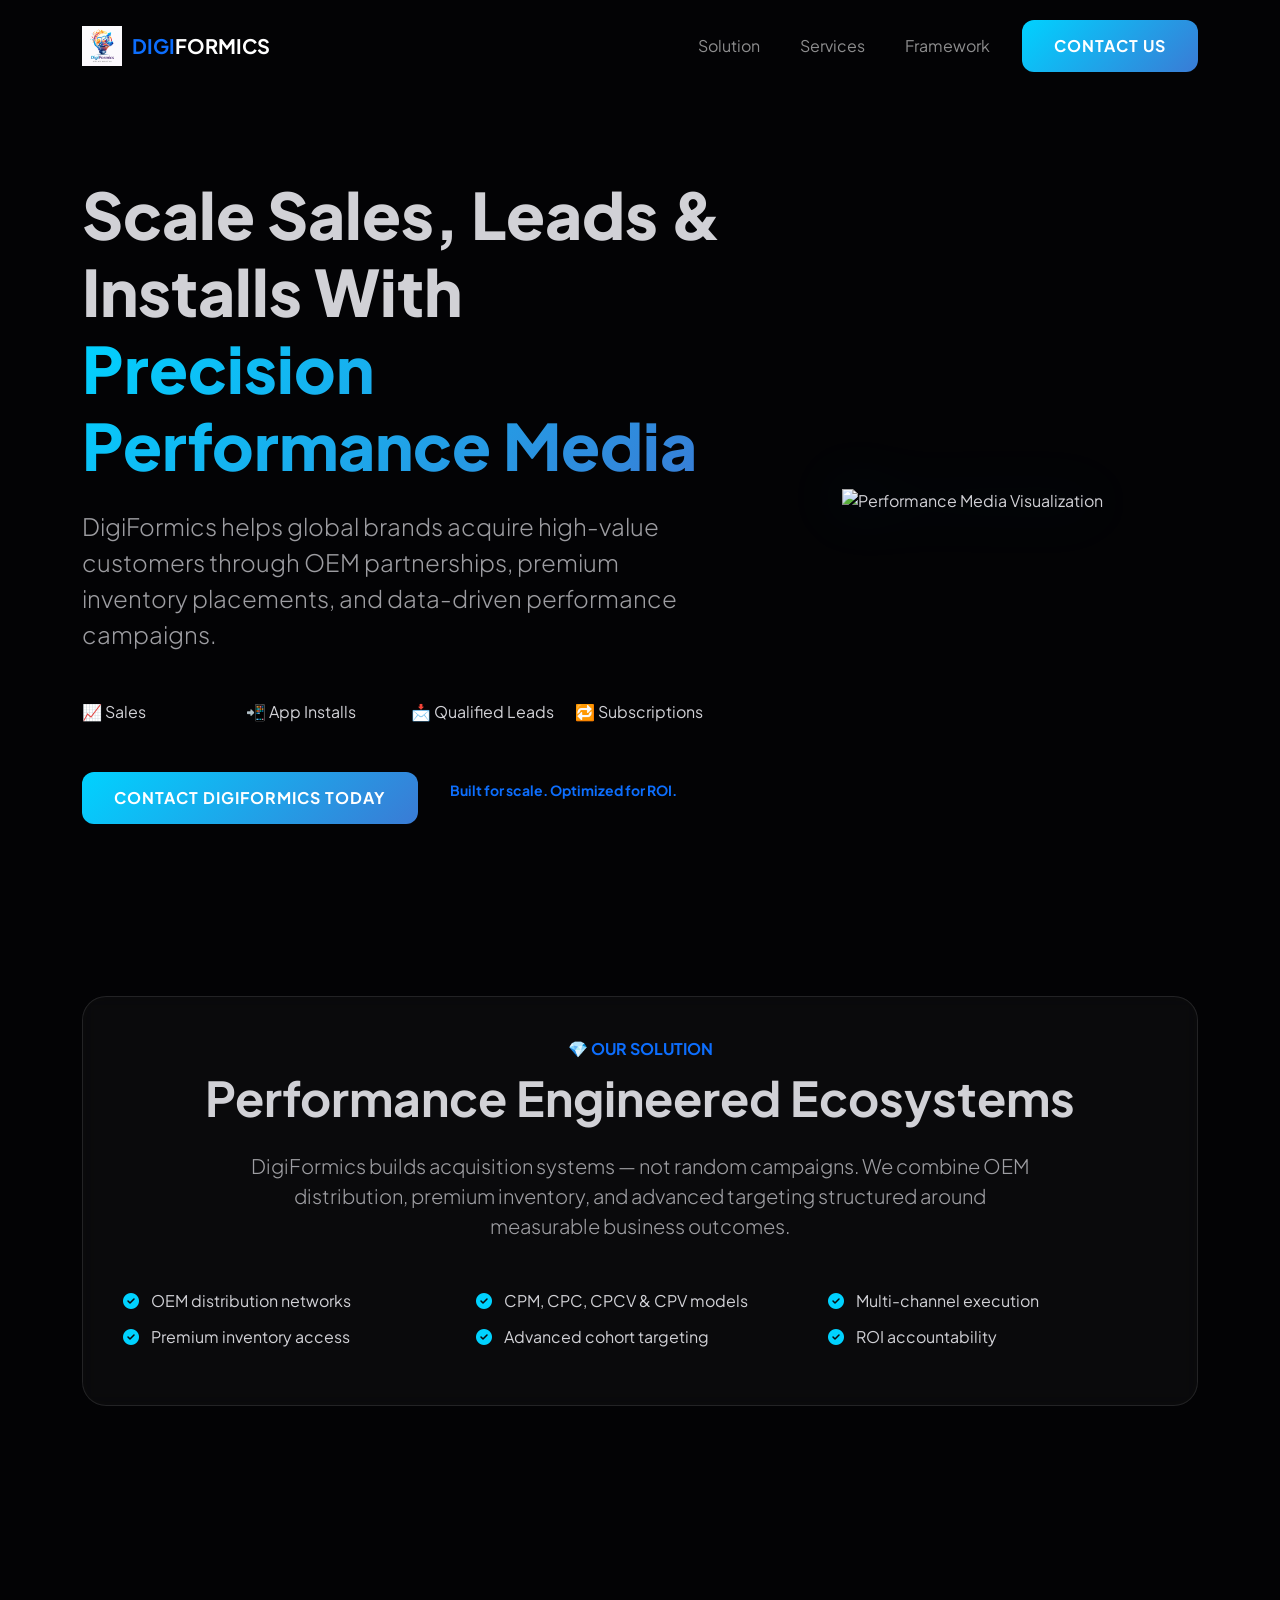
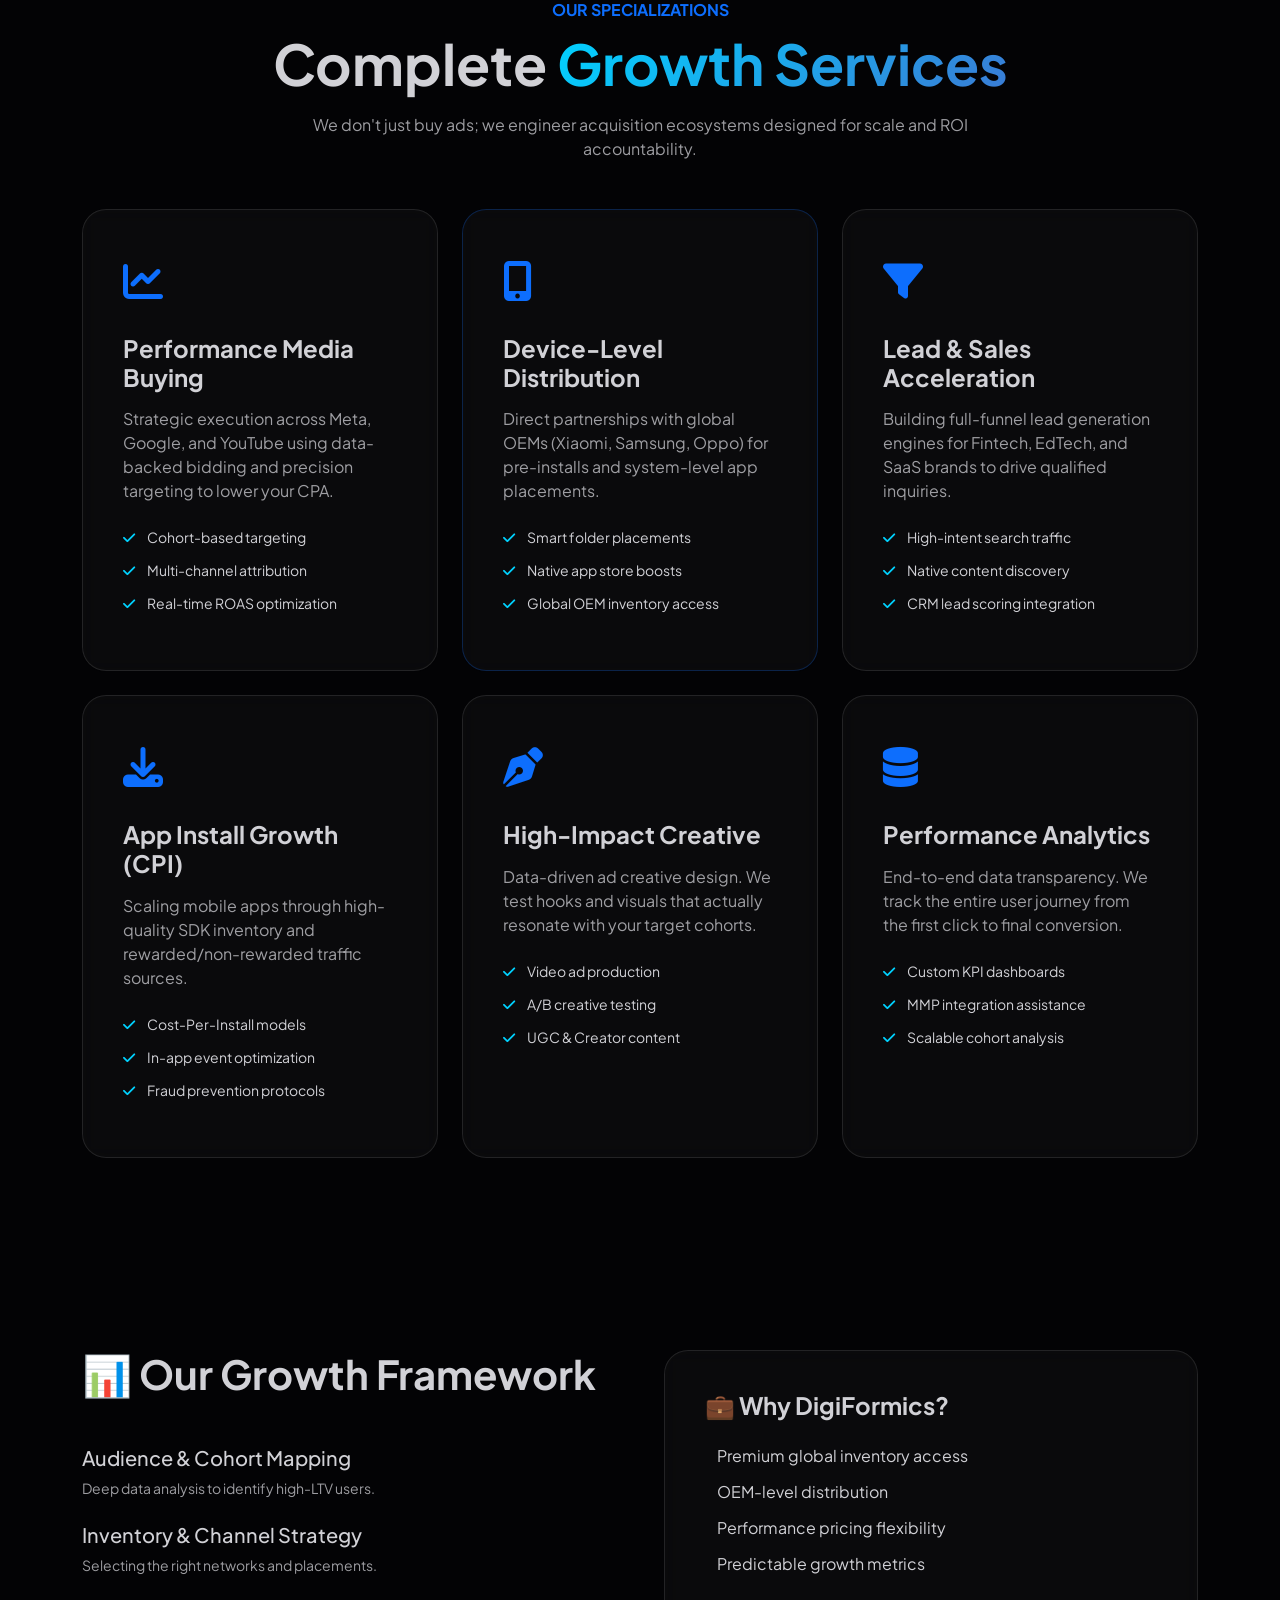
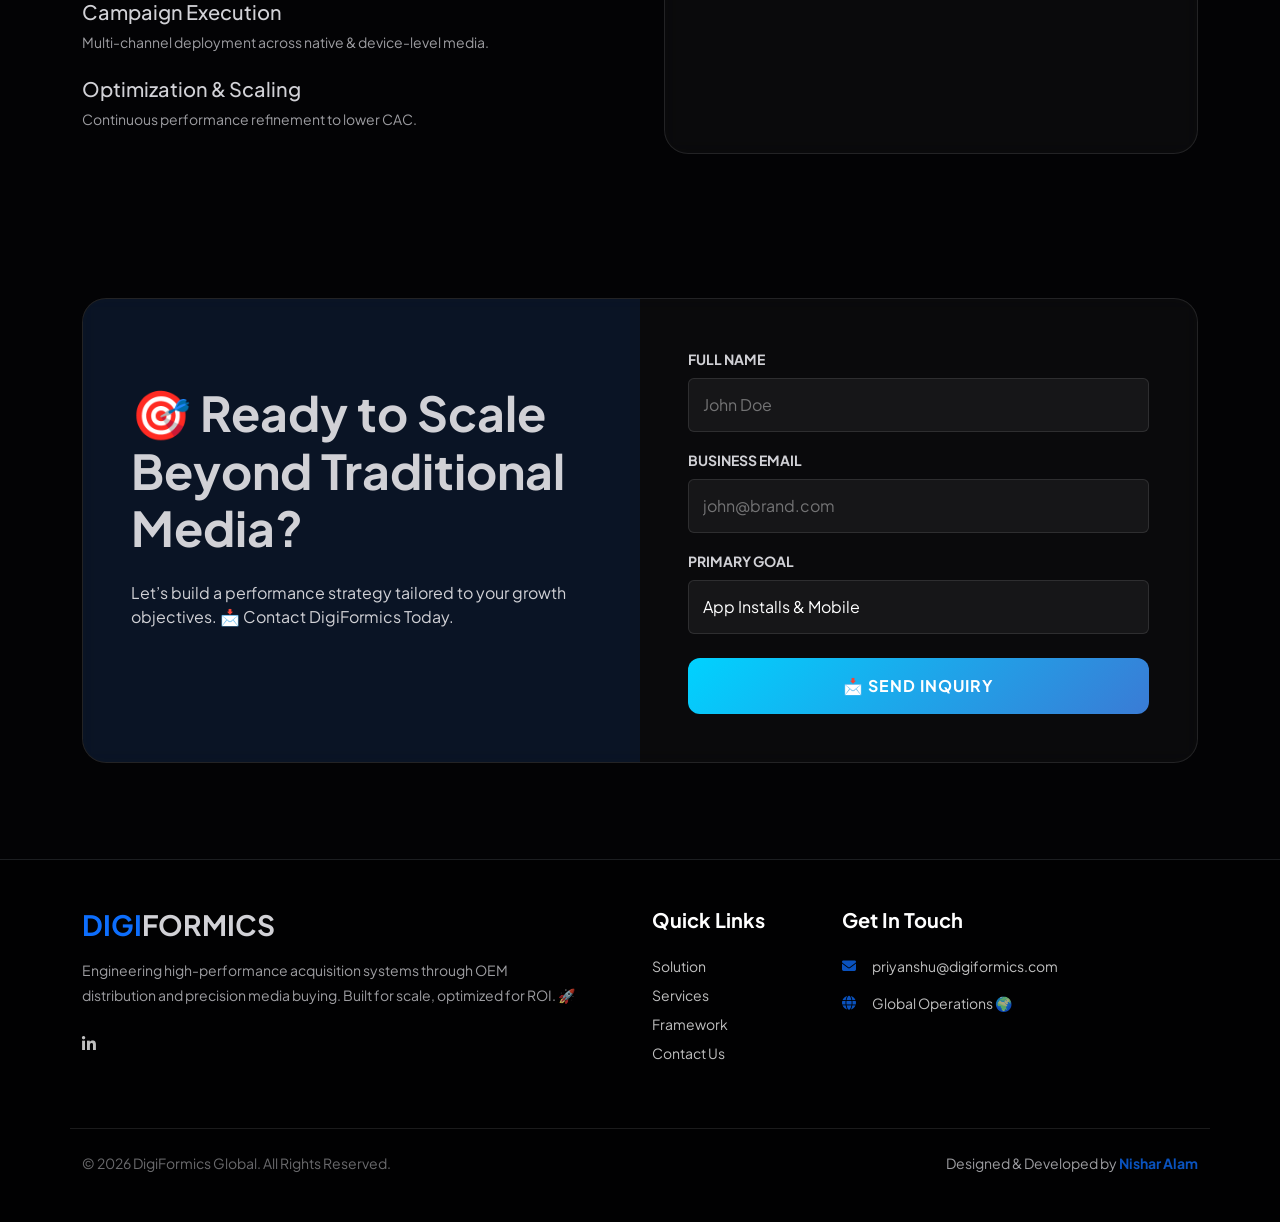
==== commit ba4231fd: "final commit" ====
--- a/index.html
+++ b/index.html
@@ -1,23 +1,29 @@
 <!DOCTYPE html>
 <html lang="en">
+
 <head>
     <meta charset="UTF-8">
     <meta name="viewport" content="width=device-width, initial-scale=1.0">
-    
+
     <title>DigiFormics | Performance Growth & OEM Distribution Services</title>
     <meta name="title" content="DigiFormics | Performance Growth & OEM Distribution Services">
-    <meta name="description" content="Scale Sales, Leads, and App Installs through global OEM partnerships and precision performance media. DigiFormics engineers high-ROI acquisition systems.">
-    <meta name="keywords" content="OEM Distribution, Performance Marketing, App Installs, Lead Generation, Media Buying, DigiFormics, ROI Marketing, 2026 Digital Strategy">
+    <meta name="description"
+        content="Scale Sales, Leads, and App Installs through global OEM partnerships and precision performance media. DigiFormics engineers high-ROI acquisition systems.">
+    <meta name="keywords"
+        content="OEM Distribution, Performance Marketing, App Installs, Lead Generation, Media Buying, DigiFormics, ROI Marketing, 2026 Digital Strategy">
     <meta name="robots" content="index, follow">
 
     <meta property="og:type" content="website">
     <meta property="og:url" content="https://www.digiformics.com/">
     <meta property="og:title" content="DigiFormics | Performance Engineered Ecosystems">
-    <meta property="og:description" content="Scale Sales, Leads & Installs with Precision Performance Media and OEM Networks.">
+    <meta property="og:description"
+        content="Scale Sales, Leads & Installs with Precision Performance Media and OEM Networks.">
     <meta property="og:image" content="./logo.png">
 
     <link rel="canonical" href="https://www.digiformics.com/" />
-    <link href="https://fonts.googleapis.com/css2?family=Plus+Jakarta+Sans:wght@300;400;600;800&display=swap" rel="stylesheet">
+    <link rel="shortcut icon" href="./logo.png" type="image/x-icon">
+    <link href="https://fonts.googleapis.com/css2?family=Plus+Jakarta+Sans:wght@300;400;600;800&display=swap"
+        rel="stylesheet">
     <link rel="stylesheet" href="https://cdnjs.cloudflare.com/ajax/libs/font-awesome/6.4.0/css/all.min.css">
     <link href="https://cdn.jsdelivr.net/npm/bootstrap@5.3.0/dist/css/bootstrap.min.css" rel="stylesheet">
     <link href="https://unpkg.com/aos@2.3.1/dist/aos.css" rel="stylesheet">
@@ -50,13 +56,21 @@
             pointer-events: none;
         }
 
-        .content-wrapper { position: relative; z-index: 1; }
+        .content-wrapper {
+            position: relative;
+            z-index: 1;
+        }
 
         #preloader {
             position: fixed;
-            top: 0; left: 0; width: 100%; height: 100%;
+            top: 0;
+            left: 0;
+            width: 100%;
+            height: 100%;
             background: var(--dark-bg);
-            display: flex; justify-content: center; align-items: center;
+            display: flex;
+            justify-content: center;
+            align-items: center;
             z-index: 9999;
             transition: opacity 0.5s ease;
         }
@@ -73,6 +87,7 @@
             padding: 20px 0;
             background: transparent;
         }
+
         .navbar.scrolled {
             background: rgba(3, 3, 5, 0.95);
             backdrop-filter: blur(15px);
@@ -95,6 +110,7 @@
             transition: all 0.4s cubic-bezier(0.175, 0.885, 0.32, 1.275);
             height: 100%;
         }
+
         .glass-card:hover {
             transform: translateY(-10px);
             border-color: var(--primary);
@@ -115,44 +131,68 @@
             letter-spacing: 1px;
             cursor: pointer;
         }
+
         .btn-glow:hover {
             box-shadow: 0 0 25px rgba(0, 210, 255, 0.6);
             transform: scale(1.05);
         }
 
-        .floating { animation: floating 4s ease-in-out infinite; }
+        .floating {
+            animation: floating 4s ease-in-out infinite;
+        }
+
         @keyframes floating {
-            0%, 100% { transform: translateY(0px); }
-            50% { transform: translateY(-20px); }
-        }
-
-        .form-control, .form-select {
-            background: rgba(255,255,255,0.05);
+
+            0%,
+            100% {
+                transform: translateY(0px);
+            }
+
+            50% {
+                transform: translateY(-20px);
+            }
+        }
+
+        .form-control,
+        .form-select {
+            background: rgba(255, 255, 255, 0.05);
             border: 1px solid var(--border-color);
             color: #ffffff !important;
             padding: 14px;
         }
-        .form-control:focus, .form-select:focus {
-            background: rgba(255,255,255,0.1);
+
+        .form-control:focus,
+        .form-select:focus {
+            background: rgba(255, 255, 255, 0.1);
             border-color: var(--primary);
             box-shadow: none;
             color: #fff !important;
         }
-        .form-control::placeholder { color: rgba(255,255,255,0.4); }
-        .form-select option { background: #1a1a1a; color: white; }
+
+        .form-control::placeholder {
+            color: rgba(255, 255, 255, 0.4);
+        }
+
+        .form-select option {
+            background: #1a1a1a;
+            color: white;
+        }
 
         .list-check li {
             margin-bottom: 12px;
             display: flex;
             align-items: flex-start;
         }
+
         .list-check i {
             color: var(--primary);
             margin-right: 12px;
             margin-top: 4px;
         }
 
-        footer { background: #010102; }
+        footer {
+            background: #010102;
+        }
 
         @media (max-width: 991px) {
             .navbar-collapse {
@@ -162,8 +202,19 @@
                 border: 1px solid var(--border-color);
             }
         }
+
+        footer a:hover {
+            color: var(--primary) !important;
+            transition: 0.3s;
+        }
+
+        .hover-primary:hover {
+            color: var(--primary) !important;
+            opacity: 1 !important;
+        }
     </style>
 </head>
+
 <body>
 
     <div id="preloader">
@@ -197,24 +248,31 @@
             <div class="container">
                 <div class="row align-items-center">
                     <div class="col-lg-7" data-aos="fade-right">
-                        <h1 class="display-3 fw-800 mb-4" style="font-weight: 800;">🔥 Scale Sales, Leads & Installs With <span class="text-gradient">Precision Performance Media</span></h1>
-                        <p class="lead opacity-75 fs-4 mb-5">DigiFormics helps global brands acquire high-value customers through OEM partnerships, premium inventory placements, and data-driven performance campaigns.</p>
-                        
+                        <h1 class="display-3 fw-800 mb-4" style="font-weight: 800;">Scale Sales, Leads & Installs
+                            With <span class="text-gradient">Precision Performance Media</span></h1>
+                        <p class="lead opacity-75 fs-4 mb-5">DigiFormics helps global brands acquire high-value
+                            customers through OEM partnerships, premium inventory placements, and data-driven
+                            performance campaigns.</p>
+
                         <div class="row g-3 mb-5 fw-600">
                             <div class="col-6 col-md-3">📈 Sales</div>
                             <div class="col-6 col-md-3">📲 App Installs</div>
                             <div class="col-6 col-md-3">📩 Qualified Leads</div>
                             <div class="col-6 col-md-3">🔁 Subscriptions</div>
                         </div>
-                        
+
                         <div class="d-flex flex-wrap gap-3">
                             <a href="#contact" class="btn-glow">Contact DigiFormics Today</a>
-                            <div class="ms-md-3 mt-2"><p class="small text-primary fw-bold">Built for scale. Optimized for ROI.</p></div>
+                            <div class="ms-md-3 mt-2">
+                                <p class="small text-primary fw-bold">Built for scale. Optimized for ROI.</p>
+                            </div>
                         </div>
                     </div>
                     <div class="col-lg-5 d-none d-lg-block text-center" data-aos="zoom-in">
                         <div class="floating">
-                            <img src="https://cdn-icons-png.flaticon.com/512/2092/2092663.png" class="img-fluid" alt="Performance Media Visualization" style="max-width: 80%; filter: drop-shadow(0 0 30px rgba(0,210,255,0.2));">
+                            <img src="https://cdn-icons-png.flaticon.com/512/2092/2092663.png" class="img-fluid"
+                                alt="Performance Media Visualization"
+                                style="max-width: 80%; filter: drop-shadow(0 0 30px rgba(0,210,255,0.2));">
                         </div>
                     </div>
                 </div>
@@ -226,7 +284,9 @@
                 <div class="glass-card text-center" data-aos="fade-up">
                     <p class="text-primary fw-bold mb-2">💎 OUR SOLUTION</p>
                     <h2 class="display-5 fw-bold mb-4">Performance Engineered Ecosystems</h2>
-                    <p class="lead opacity-75 mx-auto" style="max-width: 800px;">DigiFormics builds acquisition systems — not random campaigns. We combine OEM distribution, premium inventory, and advanced targeting structured around measurable business outcomes.</p>
+                    <p class="lead opacity-75 mx-auto" style="max-width: 800px;">DigiFormics builds acquisition systems
+                        — not random campaigns. We combine OEM distribution, premium inventory, and advanced targeting
+                        structured around measurable business outcomes.</p>
                     <div class="row g-4 mt-4 text-start">
                         <div class="col-md-4">
                             <ul class="list-unstyled list-check">
@@ -250,126 +310,102 @@
                 </div>
             </div>
         </section>
-<!-- 
         <section id="services" class="py-5">
             <div class="container py-5">
                 <div class="text-center mb-5" data-aos="fade-up">
-                    <h2 class="display-4 fw-bold">Our <span class="text-gradient">Core Services</span></h2>
-                </div>
+                    <p class="text-primary fw-bold mb-2">OUR SPECIALIZATIONS</p>
+                    <h2 class="display-4 fw-bold">Complete <span class="text-gradient">Growth Services</span></h2>
+                    <p class="opacity-75 mx-auto mt-3" style="max-width: 700px;">We don't just buy ads; we engineer
+                        acquisition ecosystems designed for scale and ROI accountability.</p>
+                </div>
+
                 <div class="row g-4">
-                    <div class="col-lg-6" data-aos="fade-up">
+                    <div class="col-lg-4 col-md-6" data-aos="fade-up" data-aos-delay="100">
                         <div class="glass-card">
+                            <div class="mb-4 text-primary fs-1"><i class="fa-solid fa-chart-line"></i></div>
                             <h4 class="fw-bold mb-3">Performance Media Buying</h4>
-                            <p class="opacity-75 mb-4">Awareness and consideration drive across Meta, Google, YouTube, and Native Advertising Networks. We optimize for profitable acquisition.</p>
+                            <p class="opacity-75 mb-4">Strategic execution across Meta, Google, and YouTube using
+                                data-backed bidding and precision targeting to lower your CPA.</p>
                             <ul class="list-unstyled list-check small">
-                                <li><i class="fa-solid fa-check"></i> Cohort-based targeting ✔</li>
-                                <li><i class="fa-solid fa-check"></i> Behavioral segmentation ✔</li>
-                                <li><i class="fa-solid fa-check"></i> ROI-focused optimization ✔</li>
-                            </ul>
-                        </div>
-                    </div>
-                    <div class="col-lg-6" data-aos="fade-up" data-aos-delay="100">
+                                <li><i class="fa-solid fa-check"></i> Cohort-based targeting</li>
+                                <li><i class="fa-solid fa-check"></i> Multi-channel attribution</li>
+                                <li><i class="fa-solid fa-check"></i> Real-time ROAS optimization</li>
+                            </ul>
+                        </div>
+                    </div>
+
+                    <div class="col-lg-4 col-md-6" data-aos="fade-up" data-aos-delay="200">
                         <div class="glass-card border-primary border-opacity-25">
+                            <div class="mb-4 text-primary fs-1"><i class="fa-solid fa-mobile-screen-button"></i></div>
                             <h4 class="fw-bold mb-3">Device-Level Distribution</h4>
-                            <p class="opacity-75 mb-4">Leverage OEM partnerships and pre-install campaigns for scalable installs. Ideal for Fintech, Edtech, and OTT apps.</p>
+                            <p class="opacity-75 mb-4">Direct partnerships with global OEMs (Xiaomi, Samsung, Oppo) for
+                                pre-installs and system-level app placements.</p>
                             <ul class="list-unstyled list-check small">
-                                <li><i class="fa-solid fa-check"></i> Smart device placements</li>
-                                <li><i class="fa-solid fa-check"></i> Gaming SDK inventories</li>
+                                <li><i class="fa-solid fa-check"></i> Smart folder placements</li>
+                                <li><i class="fa-solid fa-check"></i> Native app store boosts</li>
+                                <li><i class="fa-solid fa-check"></i> Global OEM inventory access</li>
+                            </ul>
+                        </div>
+                    </div>
+
+                    <div class="col-lg-4 col-md-6" data-aos="fade-up" data-aos-delay="300">
+                        <div class="glass-card">
+                            <div class="mb-4 text-primary fs-1"><i class="fa-solid fa-filter"></i></div>
+                            <h4 class="fw-bold mb-3">Lead & Sales Acceleration</h4>
+                            <p class="opacity-75 mb-4">Building full-funnel lead generation engines for Fintech, EdTech,
+                                and SaaS brands to drive qualified inquiries.</p>
+                            <ul class="list-unstyled list-check small">
+                                <li><i class="fa-solid fa-check"></i> High-intent search traffic</li>
+                                <li><i class="fa-solid fa-check"></i> Native content discovery</li>
+                                <li><i class="fa-solid fa-check"></i> CRM lead scoring integration</li>
+                            </ul>
+                        </div>
+                    </div>
+
+                    <div class="col-lg-4 col-md-6" data-aos="fade-up" data-aos-delay="400">
+                        <div class="glass-card">
+                            <div class="mb-4 text-primary fs-1"><i class="fa-solid fa-download"></i></div>
+                            <h4 class="fw-bold mb-3">App Install Growth (CPI)</h4>
+                            <p class="opacity-75 mb-4">Scaling mobile apps through high-quality SDK inventory and
+                                rewarded/non-rewarded traffic sources.</p>
+                            <ul class="list-unstyled list-check small">
+                                <li><i class="fa-solid fa-check"></i> Cost-Per-Install models</li>
+                                <li><i class="fa-solid fa-check"></i> In-app event optimization</li>
+                                <li><i class="fa-solid fa-check"></i> Fraud prevention protocols</li>
+                            </ul>
+                        </div>
+                    </div>
+
+                    <div class="col-lg-4 col-md-6" data-aos="fade-up" data-aos-delay="500">
+                        <div class="glass-card">
+                            <div class="mb-4 text-primary fs-1"><i class="fa-solid fa-pen-nib"></i></div>
+                            <h4 class="fw-bold mb-3">High-Impact Creative</h4>
+                            <p class="opacity-75 mb-4">Data-driven ad creative design. We test hooks and visuals that
+                                actually resonate with your target cohorts.</p>
+                            <ul class="list-unstyled list-check small">
+                                <li><i class="fa-solid fa-check"></i> Video ad production</li>
+                                <li><i class="fa-solid fa-check"></i> A/B creative testing</li>
+                                <li><i class="fa-solid fa-check"></i> UGC & Creator content</li>
+                            </ul>
+                        </div>
+                    </div>
+
+                    <div class="col-lg-4 col-md-6" data-aos="fade-up" data-aos-delay="600">
+                        <div class="glass-card">
+                            <div class="mb-4 text-primary fs-1"><i class="fa-solid fa-database"></i></div>
+                            <h4 class="fw-bold mb-3">Performance Analytics</h4>
+                            <p class="opacity-75 mb-4">End-to-end data transparency. We track the entire user journey
+                                from the first click to final conversion.</p>
+                            <ul class="list-unstyled list-check small">
+                                <li><i class="fa-solid fa-check"></i> Custom KPI dashboards</li>
+                                <li><i class="fa-solid fa-check"></i> MMP integration assistance</li>
+                                <li><i class="fa-solid fa-check"></i> Scalable cohort analysis</li>
                             </ul>
                         </div>
                     </div>
                 </div>
             </div>
-        </section> -->
-<section id="services" class="py-5">
-    <div class="container py-5">
-        <div class="text-center mb-5" data-aos="fade-up">
-            <p class="text-primary fw-bold mb-2">OUR SPECIALIZATIONS</p>
-            <h2 class="display-4 fw-bold">Complete <span class="text-gradient">Growth Services</span></h2>
-            <p class="opacity-75 mx-auto mt-3" style="max-width: 700px;">We don't just buy ads; we engineer acquisition ecosystems designed for scale and ROI accountability.</p>
-        </div>
-
-        <div class="row g-4">
-            <div class="col-lg-4 col-md-6" data-aos="fade-up" data-aos-delay="100">
-                <div class="glass-card">
-                    <div class="mb-4 text-primary fs-1"><i class="fa-solid fa-chart-line"></i></div>
-                    <h4 class="fw-bold mb-3">Performance Media Buying</h4>
-                    <p class="opacity-75 mb-4">Strategic execution across Meta, Google, and YouTube using data-backed bidding and precision targeting to lower your CPA.</p>
-                    <ul class="list-unstyled list-check small">
-                        <li><i class="fa-solid fa-check"></i> Cohort-based targeting</li>
-                        <li><i class="fa-solid fa-check"></i> Multi-channel attribution</li>
-                        <li><i class="fa-solid fa-check"></i> Real-time ROAS optimization</li>
-                    </ul>
-                </div>
-            </div>
-
-            <div class="col-lg-4 col-md-6" data-aos="fade-up" data-aos-delay="200">
-                <div class="glass-card border-primary border-opacity-25">
-                    <div class="mb-4 text-primary fs-1"><i class="fa-solid fa-mobile-screen-button"></i></div>
-                    <h4 class="fw-bold mb-3">Device-Level Distribution</h4>
-                    <p class="opacity-75 mb-4">Direct partnerships with global OEMs (Xiaomi, Samsung, Oppo) for pre-installs and system-level app placements.</p>
-                    <ul class="list-unstyled list-check small">
-                        <li><i class="fa-solid fa-check"></i> Smart folder placements</li>
-                        <li><i class="fa-solid fa-check"></i> Native app store boosts</li>
-                        <li><i class="fa-solid fa-check"></i> Global OEM inventory access</li>
-                    </ul>
-                </div>
-            </div>
-
-            <div class="col-lg-4 col-md-6" data-aos="fade-up" data-aos-delay="300">
-                <div class="glass-card">
-                    <div class="mb-4 text-primary fs-1"><i class="fa-solid fa-filter"></i></div>
-                    <h4 class="fw-bold mb-3">Lead & Sales Acceleration</h4>
-                    <p class="opacity-75 mb-4">Building full-funnel lead generation engines for Fintech, EdTech, and SaaS brands to drive qualified inquiries.</p>
-                    <ul class="list-unstyled list-check small">
-                        <li><i class="fa-solid fa-check"></i> High-intent search traffic</li>
-                        <li><i class="fa-solid fa-check"></i> Native content discovery</li>
-                        <li><i class="fa-solid fa-check"></i> CRM lead scoring integration</li>
-                    </ul>
-                </div>
-            </div>
-
-            <div class="col-lg-4 col-md-6" data-aos="fade-up" data-aos-delay="400">
-                <div class="glass-card">
-                    <div class="mb-4 text-primary fs-1"><i class="fa-solid fa-download"></i></div>
-                    <h4 class="fw-bold mb-3">App Install Growth (CPI)</h4>
-                    <p class="opacity-75 mb-4">Scaling mobile apps through high-quality SDK inventory and rewarded/non-rewarded traffic sources.</p>
-                    <ul class="list-unstyled list-check small">
-                        <li><i class="fa-solid fa-check"></i> Cost-Per-Install models</li>
-                        <li><i class="fa-solid fa-check"></i> In-app event optimization</li>
-                        <li><i class="fa-solid fa-check"></i> Fraud prevention protocols</li>
-                    </ul>
-                </div>
-            </div>
-
-            <div class="col-lg-4 col-md-6" data-aos="fade-up" data-aos-delay="500">
-                <div class="glass-card">
-                    <div class="mb-4 text-primary fs-1"><i class="fa-solid fa-pen-nib"></i></div>
-                    <h4 class="fw-bold mb-3">High-Impact Creative</h4>
-                    <p class="opacity-75 mb-4">Data-driven ad creative design. We test hooks and visuals that actually resonate with your target cohorts.</p>
-                    <ul class="list-unstyled list-check small">
-                        <li><i class="fa-solid fa-check"></i> Video ad production</li>
-                        <li><i class="fa-solid fa-check"></i> A/B creative testing</li>
-                        <li><i class="fa-solid fa-check"></i> UGC & Creator content</li>
-                    </ul>
-                </div>
-            </div>
-
-            <div class="col-lg-4 col-md-6" data-aos="fade-up" data-aos-delay="600">
-                <div class="glass-card">
-                    <div class="mb-4 text-primary fs-1"><i class="fa-solid fa-database"></i></div>
-                    <h4 class="fw-bold mb-3">Performance Analytics</h4>
-                    <p class="opacity-75 mb-4">End-to-end data transparency. We track the entire user journey from the first click to final conversion.</p>
-                    <ul class="list-unstyled list-check small">
-                        <li><i class="fa-solid fa-check"></i> Custom KPI dashboards</li>
-                        <li><i class="fa-solid fa-check"></i> MMP integration assistance</li>
-                        <li><i class="fa-solid fa-check"></i> Scalable cohort analysis</li>
-                    </ul>
-                </div>
-            </div>
-        </div>
-    </div>
-</section>
+        </section>
 
         <section id="framework" class="py-5">
             <div class="container py-5">
@@ -414,17 +450,20 @@
                     <div class="row g-0">
                         <div class="col-lg-6 p-5 bg-primary bg-opacity-10 d-flex flex-column justify-content-center">
                             <h2 class="display-5 fw-bold mb-4">🎯 Ready to Scale Beyond Traditional Media?</h2>
-                            <p class="mb-5">Let’s build a performance strategy tailored to your growth objectives. 📩 Contact DigiFormics Today.</p>
+                            <p class="mb-5">Let’s build a performance strategy tailored to your growth objectives. 📩
+                                Contact DigiFormics Today.</p>
                         </div>
                         <div class="col-lg-6 p-5">
-                            <form action="https://formspree.io/f/Priyanshu@digiformics.com" method="POST" id="growthForm">
+                            <form action="https://formspree.io/f/Priyanshu@digiformics.com" method="POST"
+                                id="growthForm">
                                 <div class="mb-3">
                                     <label class="small fw-bold mb-2">FULL NAME</label>
                                     <input type="text" name="name" class="form-control" placeholder="John Doe" required>
                                 </div>
                                 <div class="mb-3">
                                     <label class="small fw-bold mb-2">BUSINESS EMAIL</label>
-                                    <input type="email" name="email" class="form-control" placeholder="john@brand.com" required>
+                                    <input type="email" name="email" class="form-control" placeholder="john@brand.com"
+                                        required>
                                 </div>
                                 <div class="mb-4">
                                     <label class="small fw-bold mb-2">PRIMARY GOAL</label>
@@ -435,7 +474,8 @@
                                         <option value="Media Buying">Media Buying</option>
                                     </select>
                                 </div>
-                                <button type="submit" class="btn-glow w-100 py-3" id="submitBtn">📩 Send Inquiry</button>
+                                <button type="submit" class="btn-glow w-100 py-3" id="submitBtn">📩 Send
+                                    Inquiry</button>
                             </form>
                             <div id="formStatus" class="mt-3 text-center small fw-bold" style="display:none;"></div>
                         </div>
@@ -443,13 +483,69 @@
                 </div>
             </div>
         </section>
-
-        <footer class="py-5 text-center border-top border-secondary border-opacity-25 mt-5">
+        <footer class="py-5 mt-5 border-top border-secondary border-opacity-25">
             <div class="container">
-                <h3 class="fw-bold mb-3"><span class="text-primary">DIGI</span>FORMICS</h3>
-                <p class="opacity-50 small">© 2026 DigiFormics Global. Built for High-Performance Growth.</p>
+                <div class="row g-4 text-start">
+                    <div class="col-lg-6 col-md-6">
+                        <h3 class="fw-bold mb-3"><span class="text-primary">DIGI</span>FORMICS</h3>
+                        <p class="opacity-75 small pe-lg-5" style="line-height: 1.8;">
+                            Engineering high-performance acquisition systems through OEM distribution and precision
+                            media buying. Built for scale, optimized for ROI. 🚀
+                        </p>
+                        <div class="mt-4">
+                            <a href="https://www.linkedin.com/company/digiformics/" target="_blank"
+                                class="social-icon text-white opacity-75">
+                                <i class="fa-brands fa-linkedin-in"></i>
+                            </a>
+                        </div>
+                    </div>
+
+                    <div class="col-lg-2 col-md-6">
+                        <h5 class="fw-bold mb-4 text-white footer-heading">Quick Links</h5>
+                        <ul class="list-unstyled opacity-75 small">
+                            <li class="mb-2"><a href="#solution" class="text-decoration-none text-white">Solution</a>
+                            </li>
+                            <li class="mb-2"><a href="#services" class="text-decoration-none text-white">Services</a>
+                            </li>
+                            <li class="mb-2"><a href="#framework" class="text-decoration-none text-white">Framework</a>
+                            </li>
+                            <li class="mb-2"><a href="#contact" class="text-decoration-none text-white">Contact Us</a>
+                            </li>
+                        </ul>
+                    </div>
+
+                    <div class="col-lg-3 col-md-6">
+                        <h5 class="fw-bold mb-4 text-white footer-heading">Get In Touch</h5>
+                        <ul class="list-unstyled opacity-75 small text-white">
+                            <li class="mb-3 d-flex align-items-center contact-item">
+                                <i class="fa-solid fa-envelope text-primary me-3"></i>
+                                <a href="mailto:priyanshu@digiformics.com"
+                                    class="text-decoration-none text-white">priyanshu@digiformics.com</a>
+                            </li>
+                            <li class="d-flex align-items-center contact-item">
+                                <i class="fa-solid fa-globe text-primary me-3"></i>
+                                <span>Global Operations 🌍</span>
+                            </li>
+                        </ul>
+                    </div>
+                </div>
+
+                <div class="row mt-5 pt-4 border-top border-white border-opacity-10 align-items-center">
+                    <div class="col-md-6 text-center text-md-start">
+                        <p class="opacity-50 small mb-md-0">© 2026 DigiFormics Global. All Rights Reserved.</p>
+                    </div>
+                    <div class="col-md-6 text-center text-md-end">
+                        <p class="small mb-0 opacity-75">
+                            Designed & Developed by
+                            <a href="https://www.linkedin.com/in/nishar-alam-bab812211" target="_blank"
+                                class="text-primary fw-bold text-decoration-none">Nishar Alam</a>
+                        </p>
+                    </div>
+                </div>
             </div>
         </footer>
+
+
     </div>
 
     <script src="https://cdn.jsdelivr.net/npm/bootstrap@5.3.0/dist/js/bootstrap.bundle.min.js"></script>
@@ -522,4 +618,5 @@
         form.addEventListener("submit", handleSubmit);
     </script>
 </body>
+
 </html>
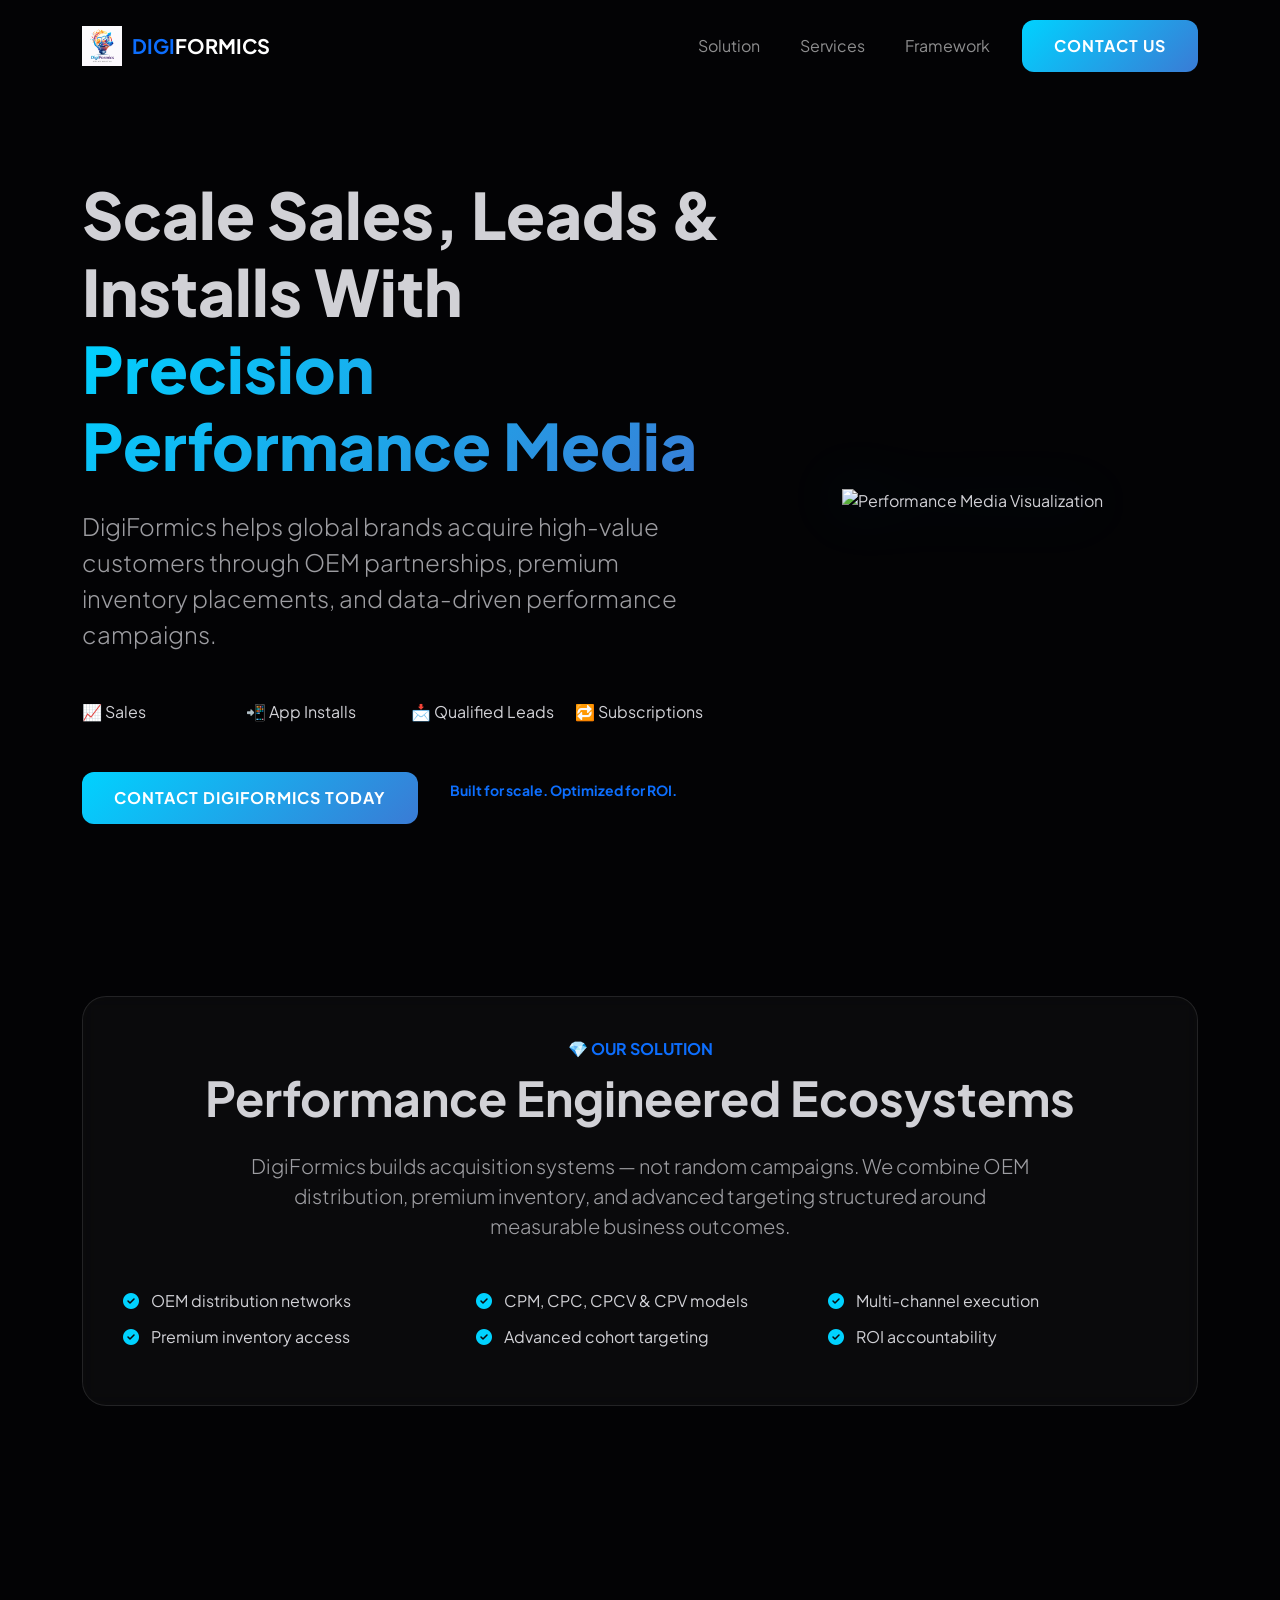
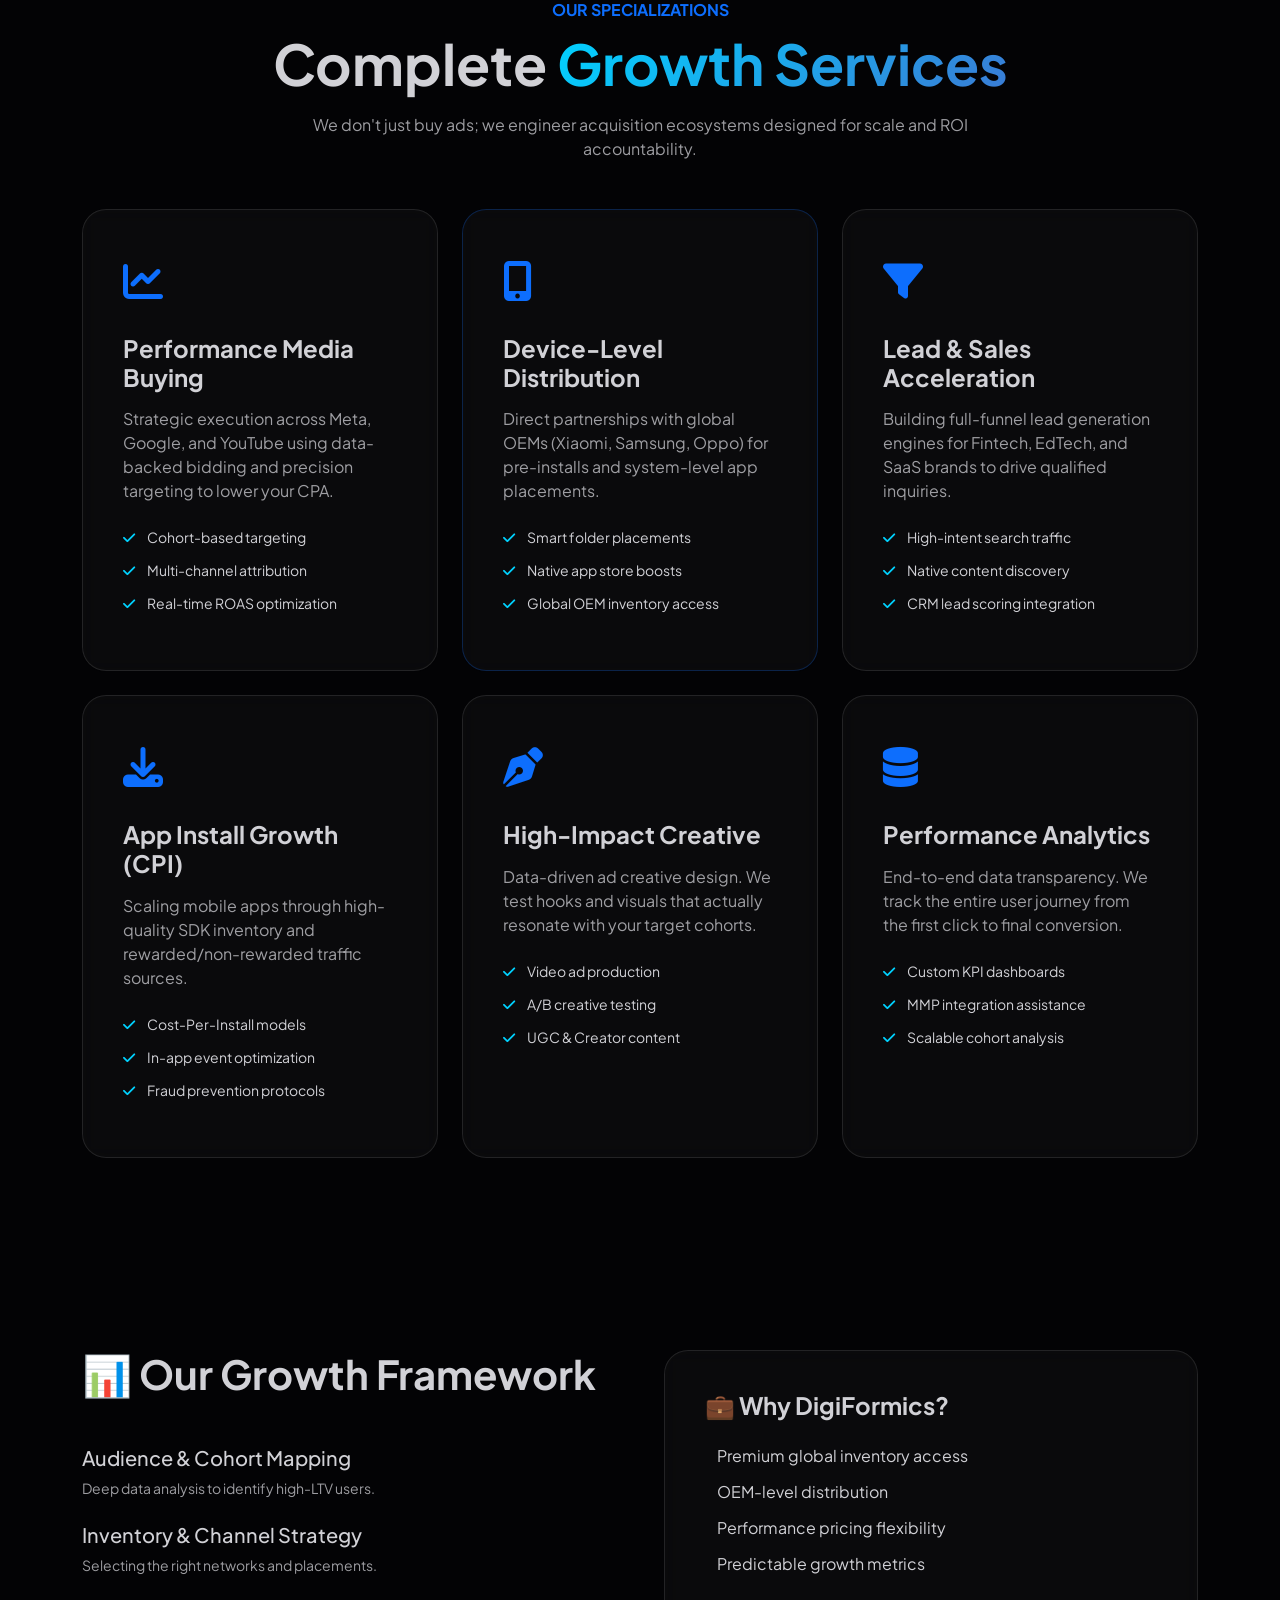
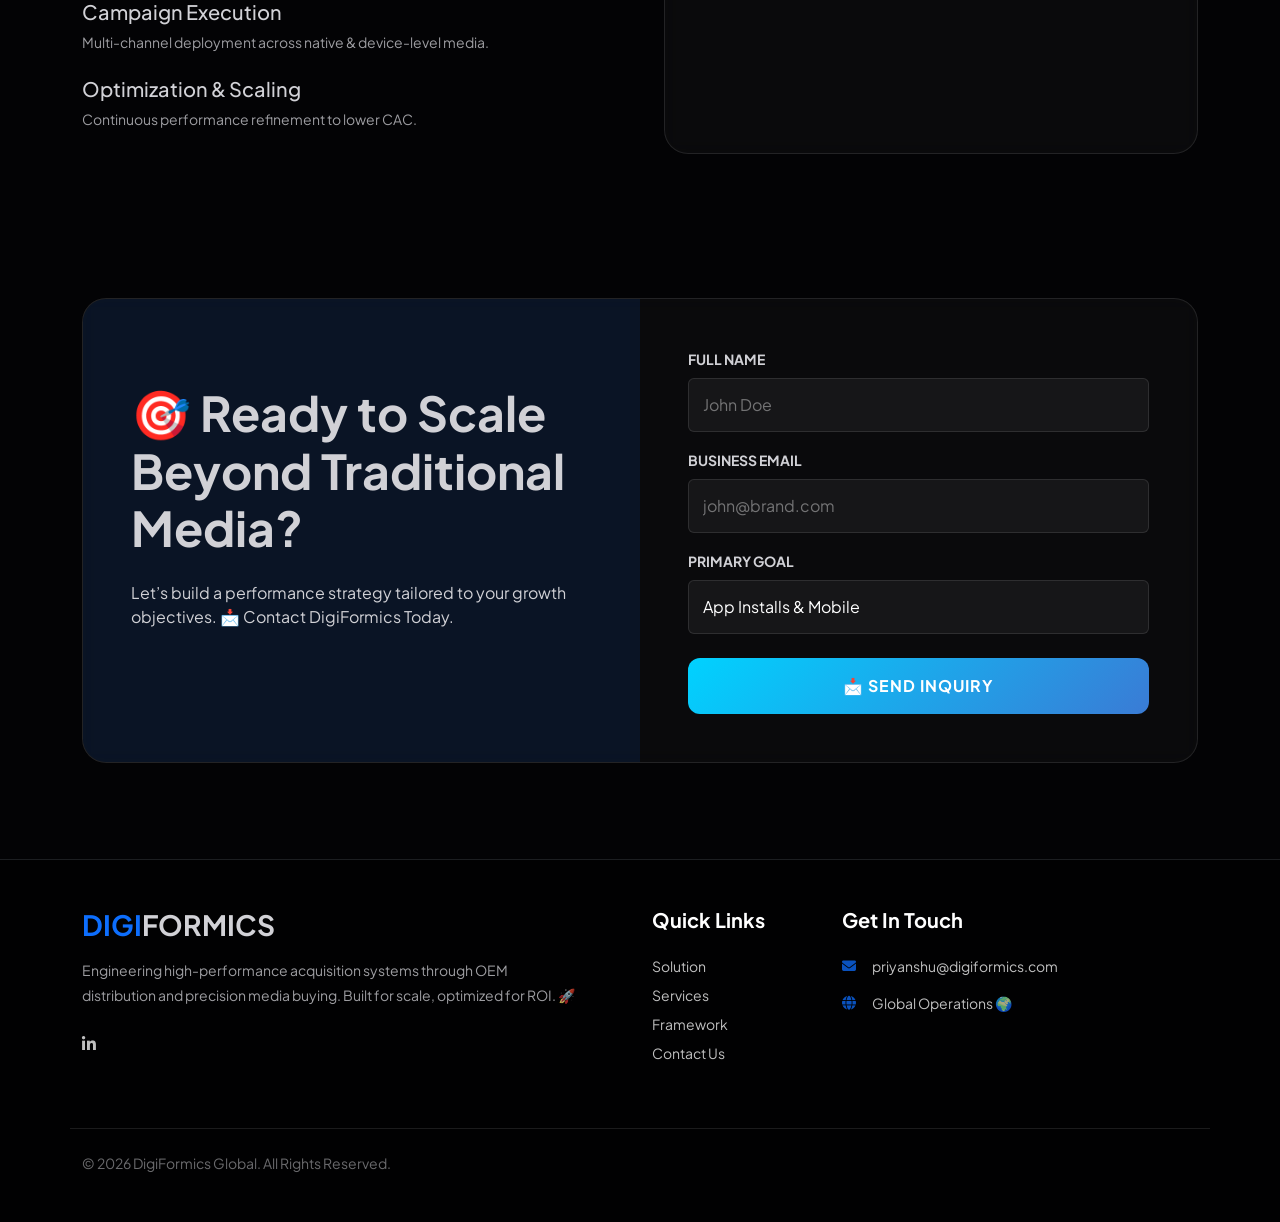
==== commit be1b67f3: "initial commit" ====
--- a/index.html
+++ b/index.html
@@ -534,13 +534,13 @@
                     <div class="col-md-6 text-center text-md-start">
                         <p class="opacity-50 small mb-md-0">© 2026 DigiFormics Global. All Rights Reserved.</p>
                     </div>
-                    <div class="col-md-6 text-center text-md-end">
+                    <!-- <div class="col-md-6 text-center text-md-end">
                         <p class="small mb-0 opacity-75">
                             Designed & Developed by
                             <a href="https://www.linkedin.com/in/nishar-alam-bab812211" target="_blank"
                                 class="text-primary fw-bold text-decoration-none">Nishar Alam</a>
                         </p>
-                    </div>
+                    </div> -->
                 </div>
             </div>
         </footer>
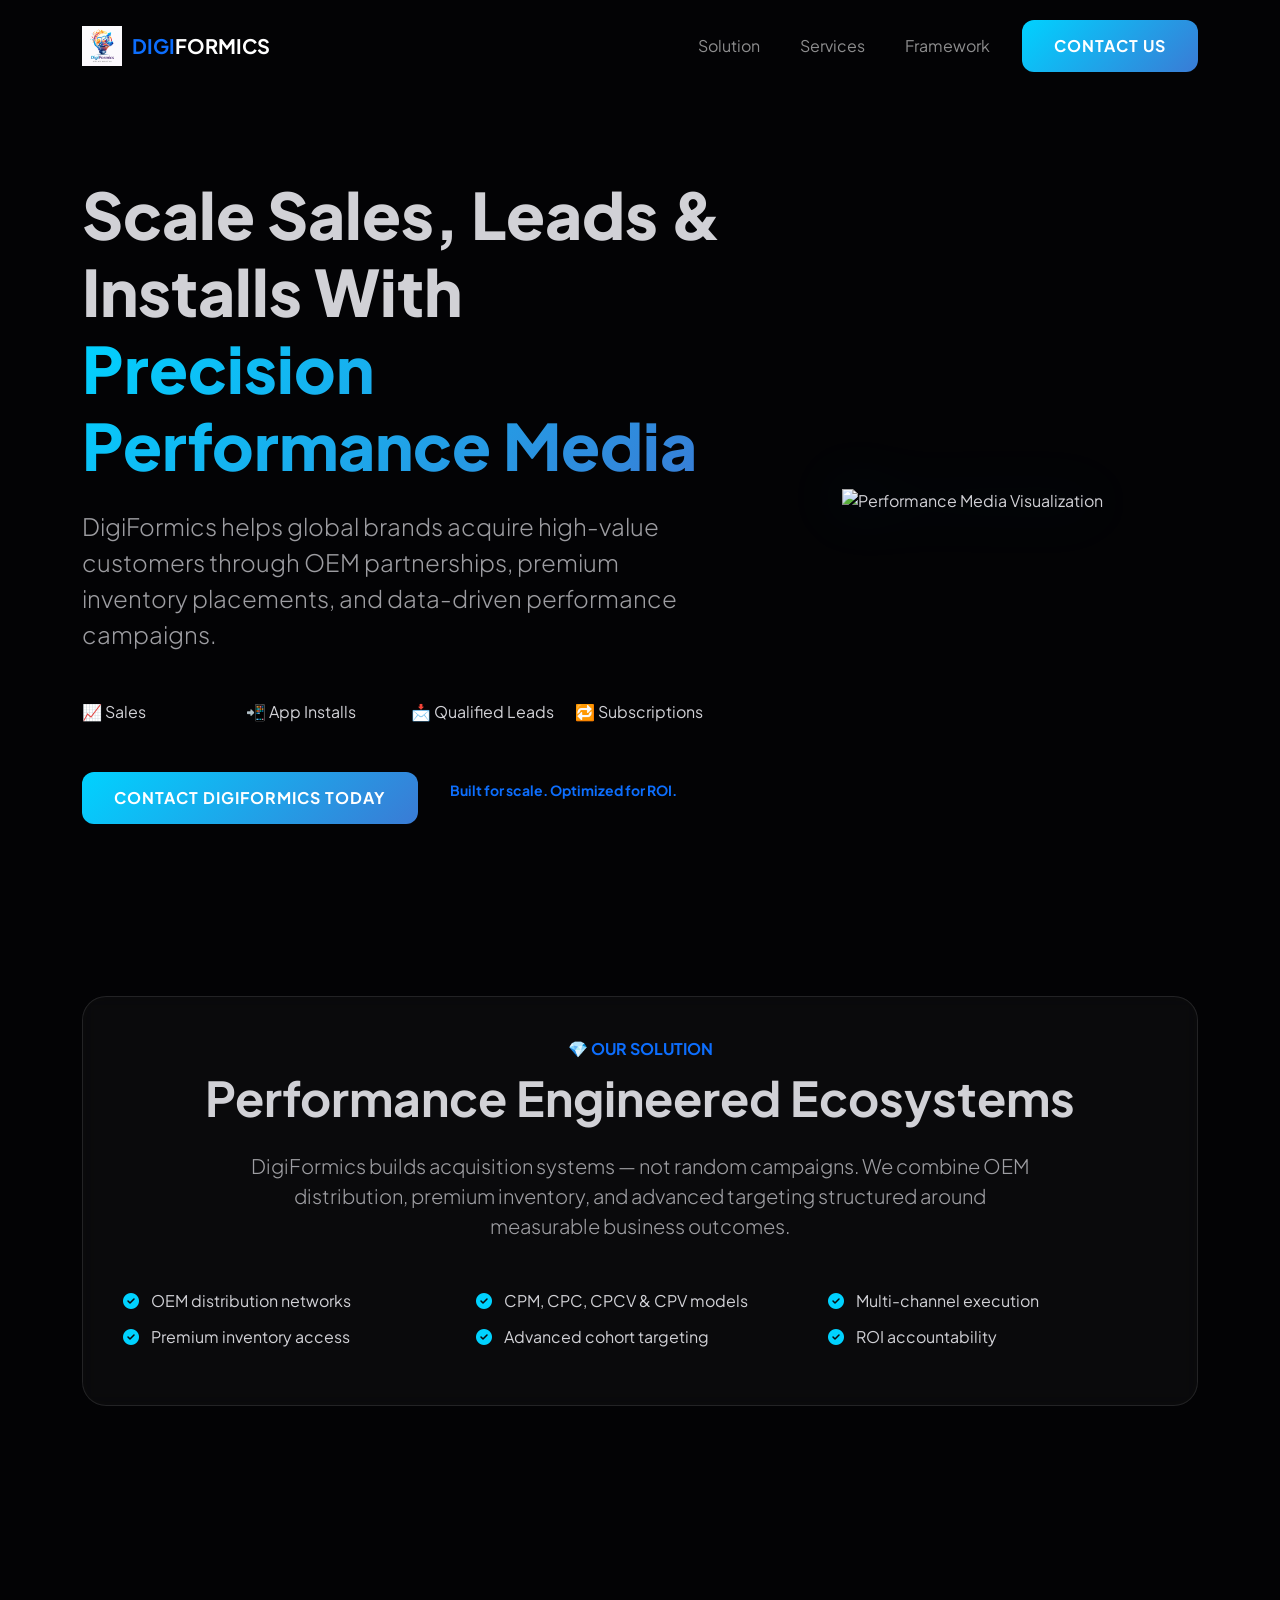
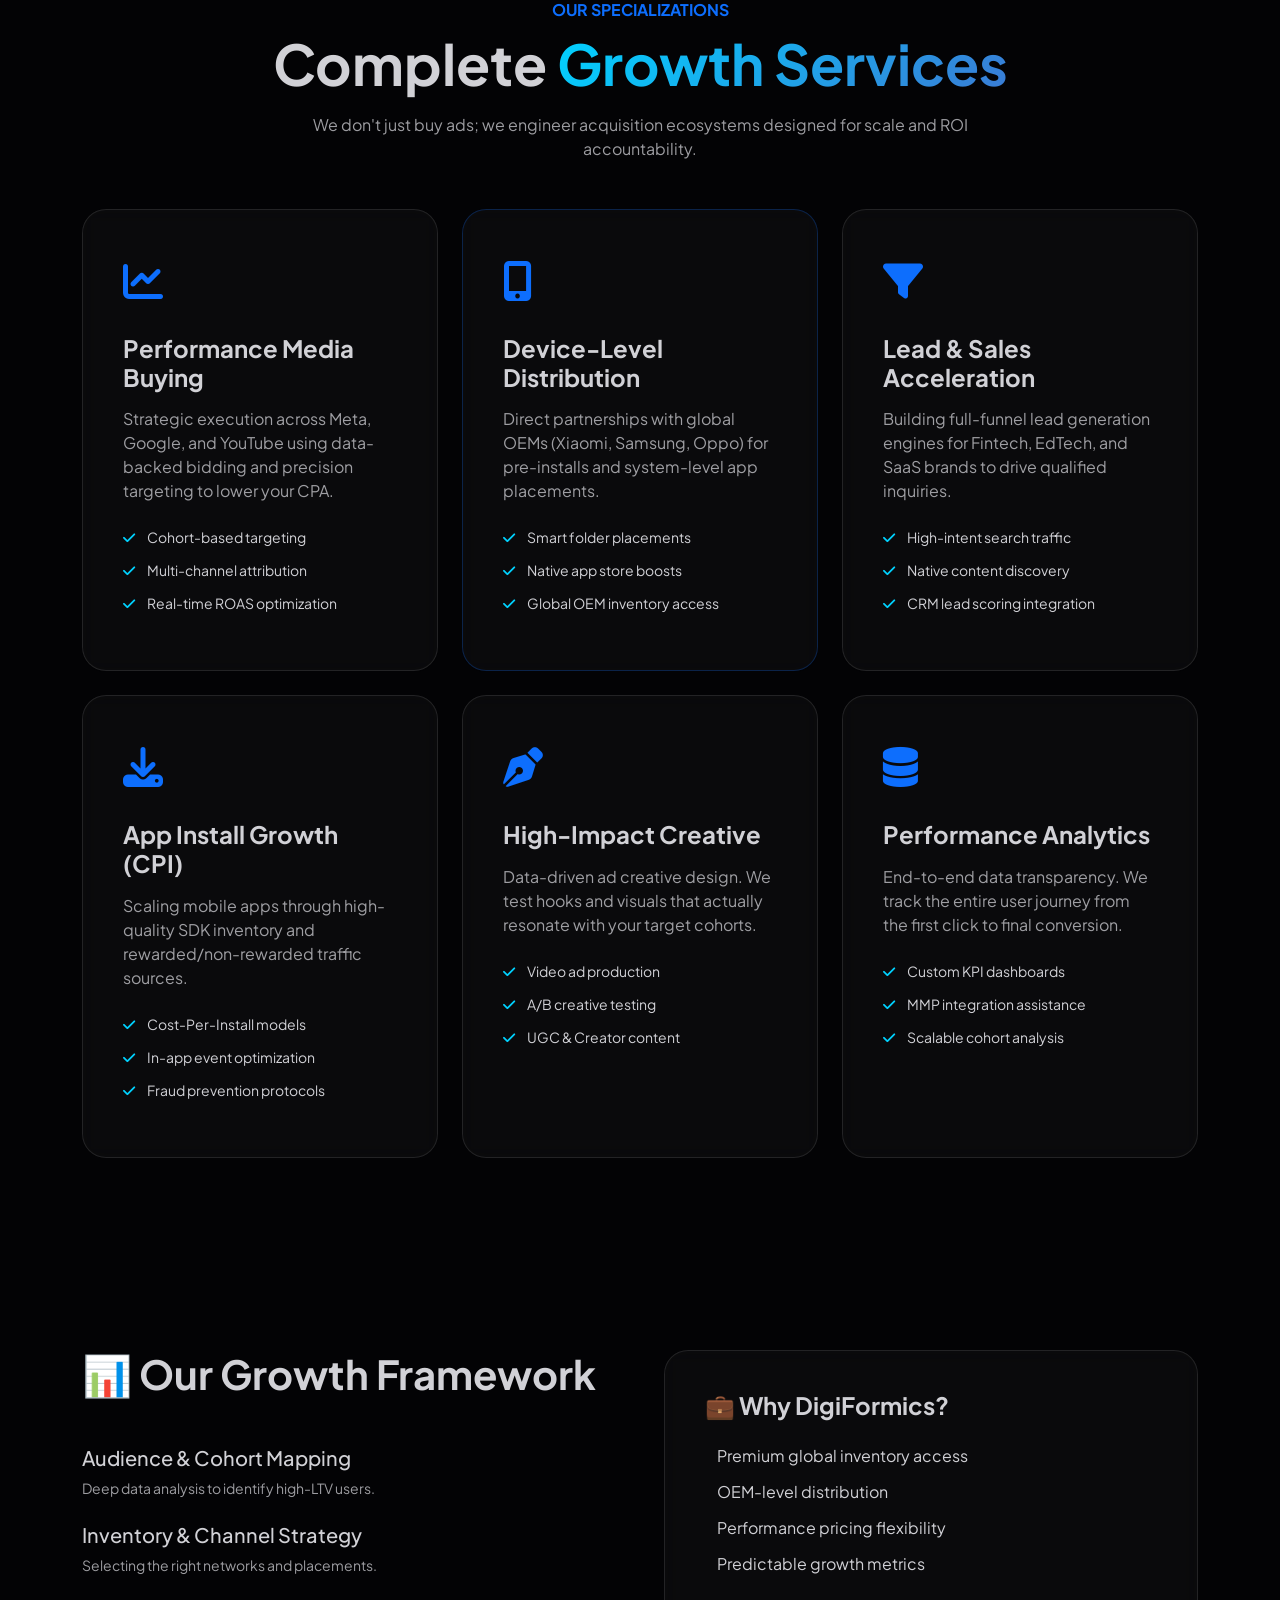
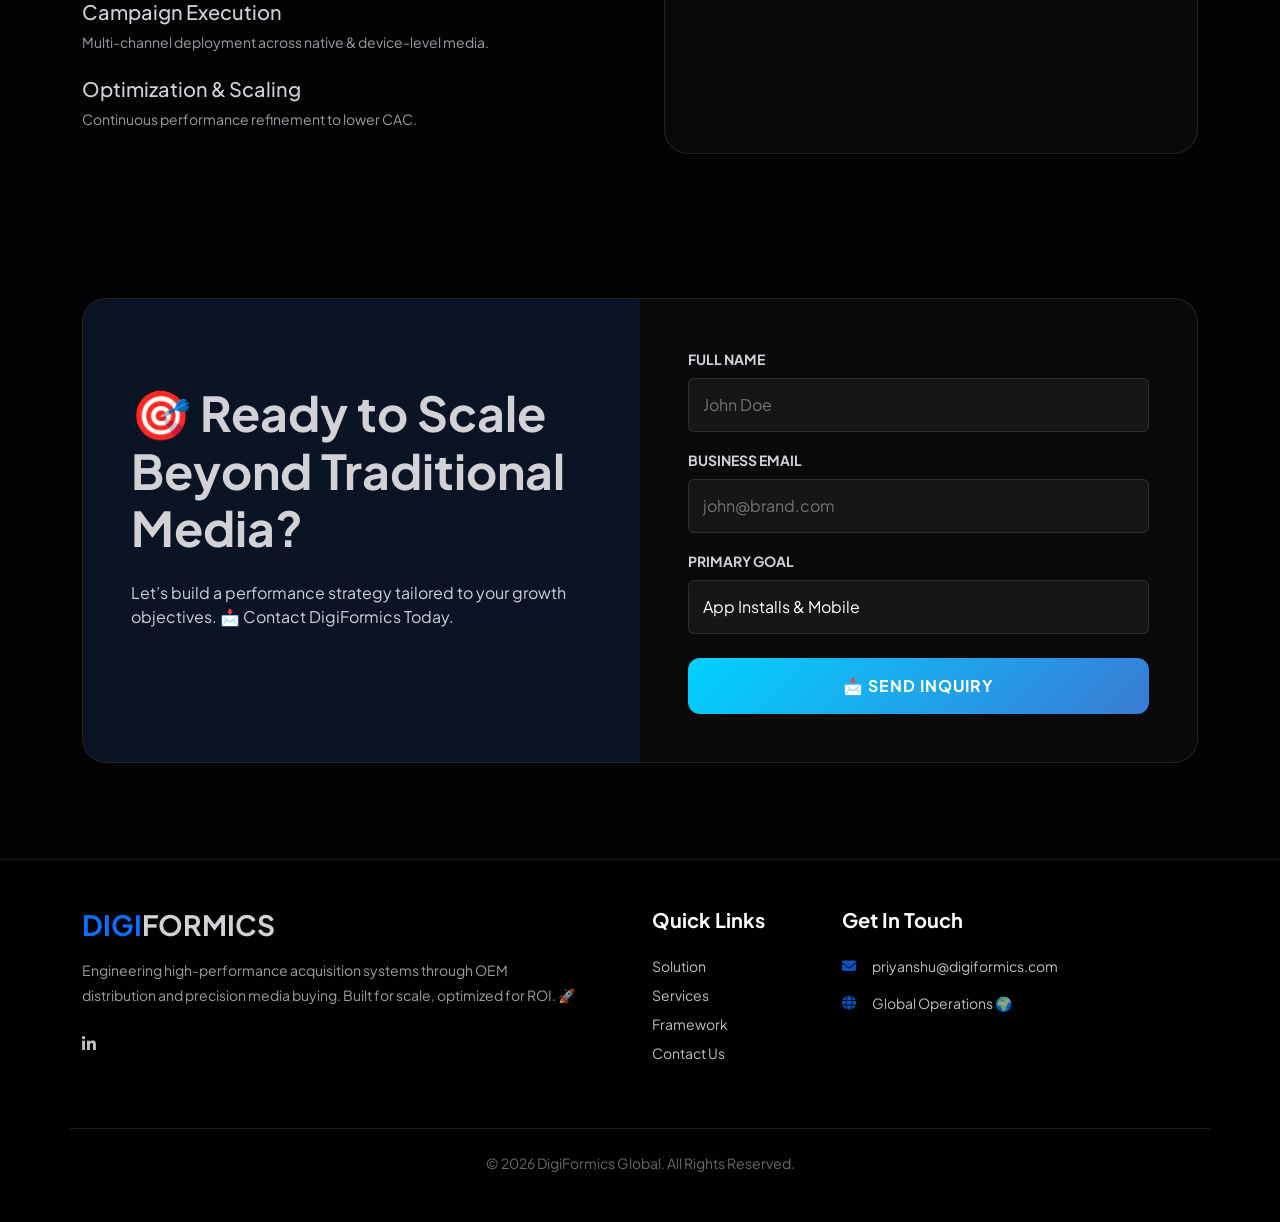
==== commit 4e743119: "intial commit" ====
--- a/index.html
+++ b/index.html
@@ -530,17 +530,10 @@
                     </div>
                 </div>
 
-                <div class="row mt-5 pt-4 border-top border-white border-opacity-10 align-items-center">
-                    <div class="col-md-6 text-center text-md-start">
-                        <p class="opacity-50 small mb-md-0">© 2026 DigiFormics Global. All Rights Reserved.</p>
-                    </div>
-                    <!-- <div class="col-md-6 text-center text-md-end">
-                        <p class="small mb-0 opacity-75">
-                            Designed & Developed by
-                            <a href="https://www.linkedin.com/in/nishar-alam-bab812211" target="_blank"
-                                class="text-primary fw-bold text-decoration-none">Nishar Alam</a>
-                        </p>
-                    </div> -->
+                <div class="row mt-5 pt-4 border-top border-white border-opacity-10">
+                    <div class="col-12 text-center">
+                        <p class="opacity-50 small mb-0">© 2026 DigiFormics Global. All Rights Reserved.</p>
+                    </div>
                 </div>
             </div>
         </footer>
